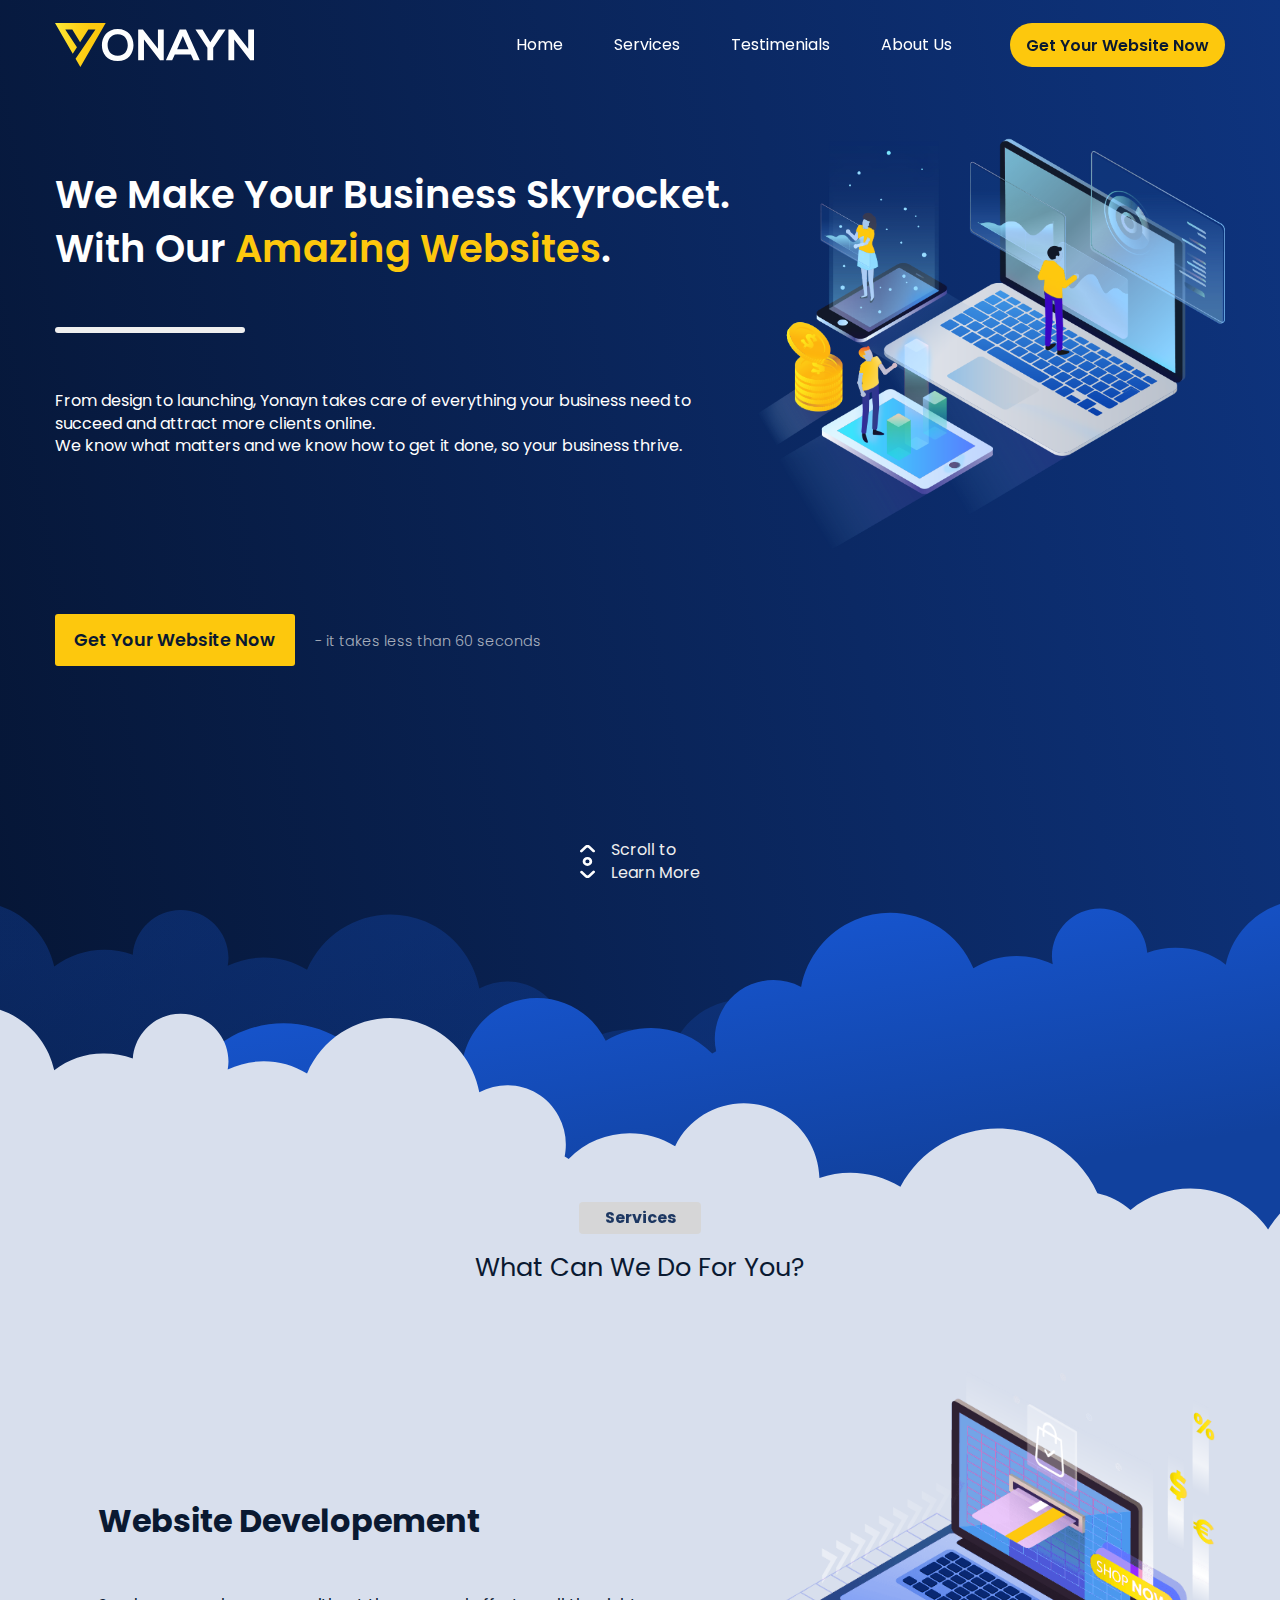
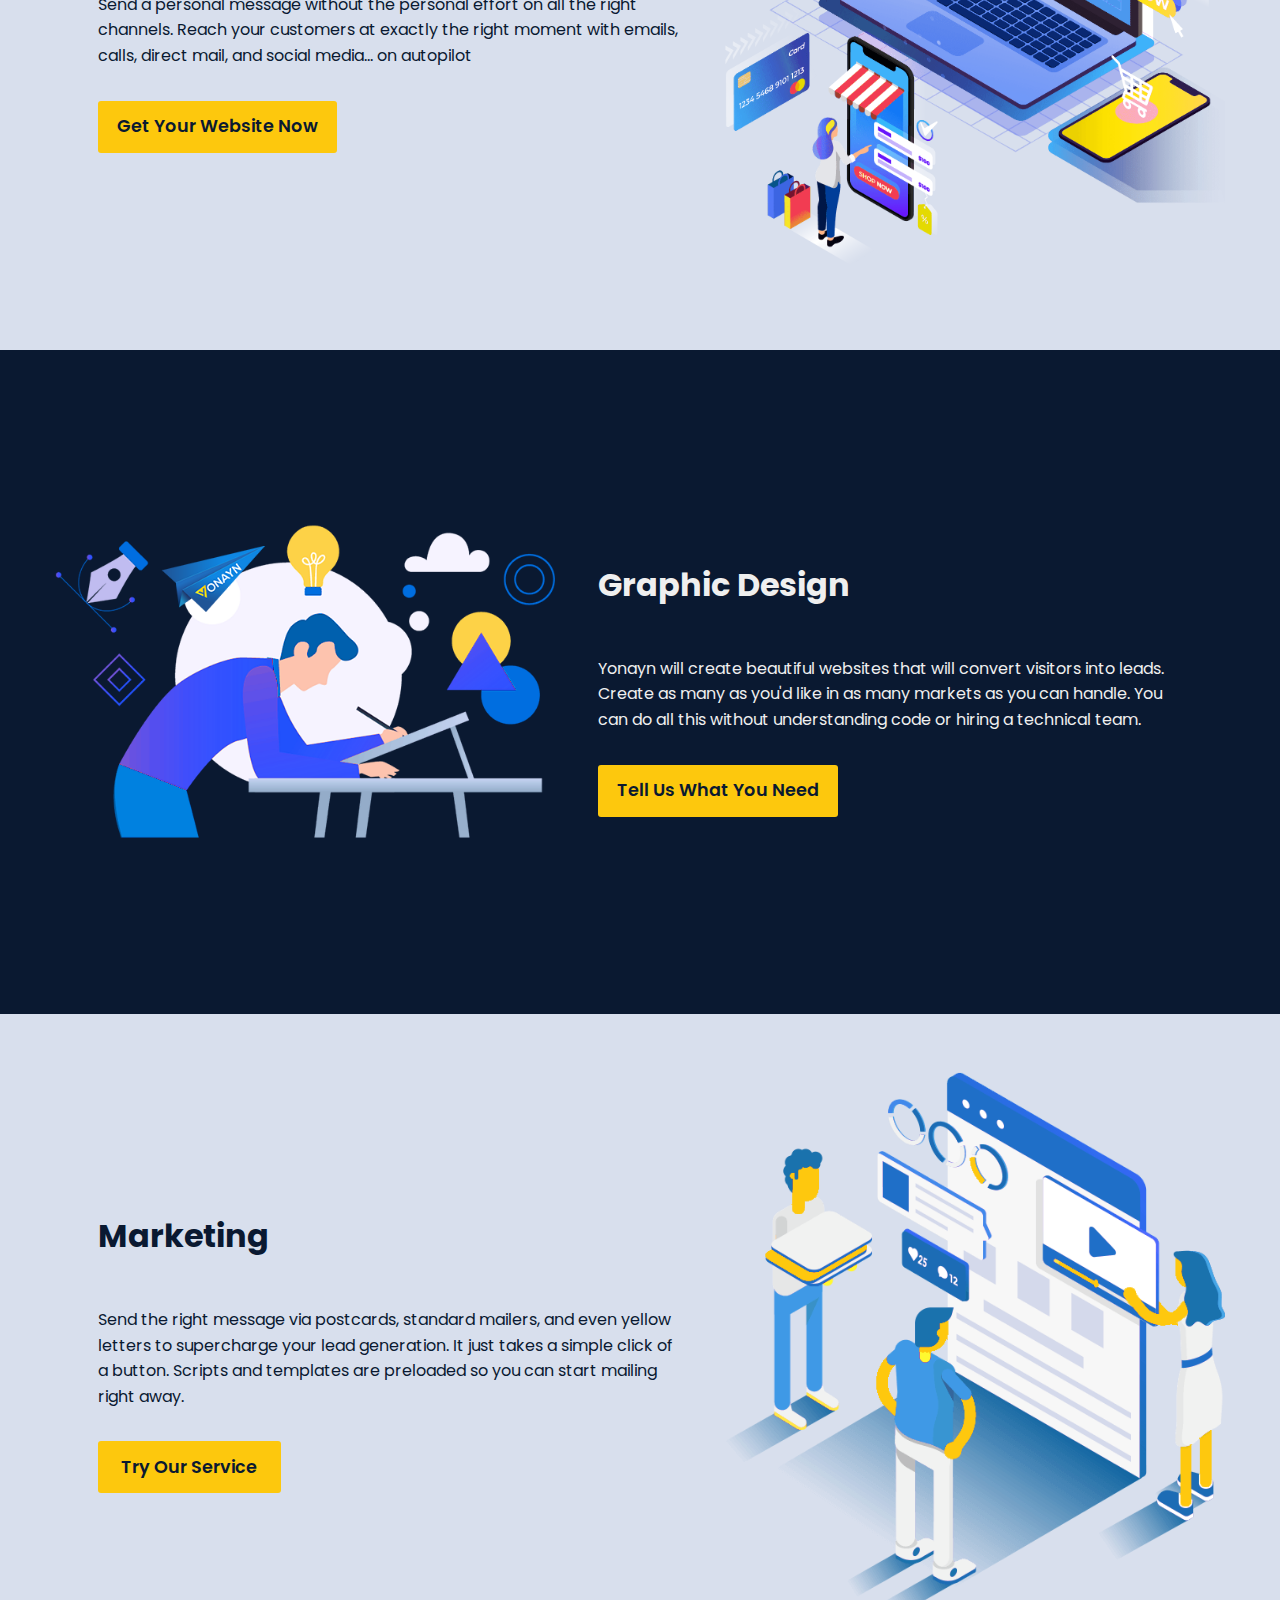
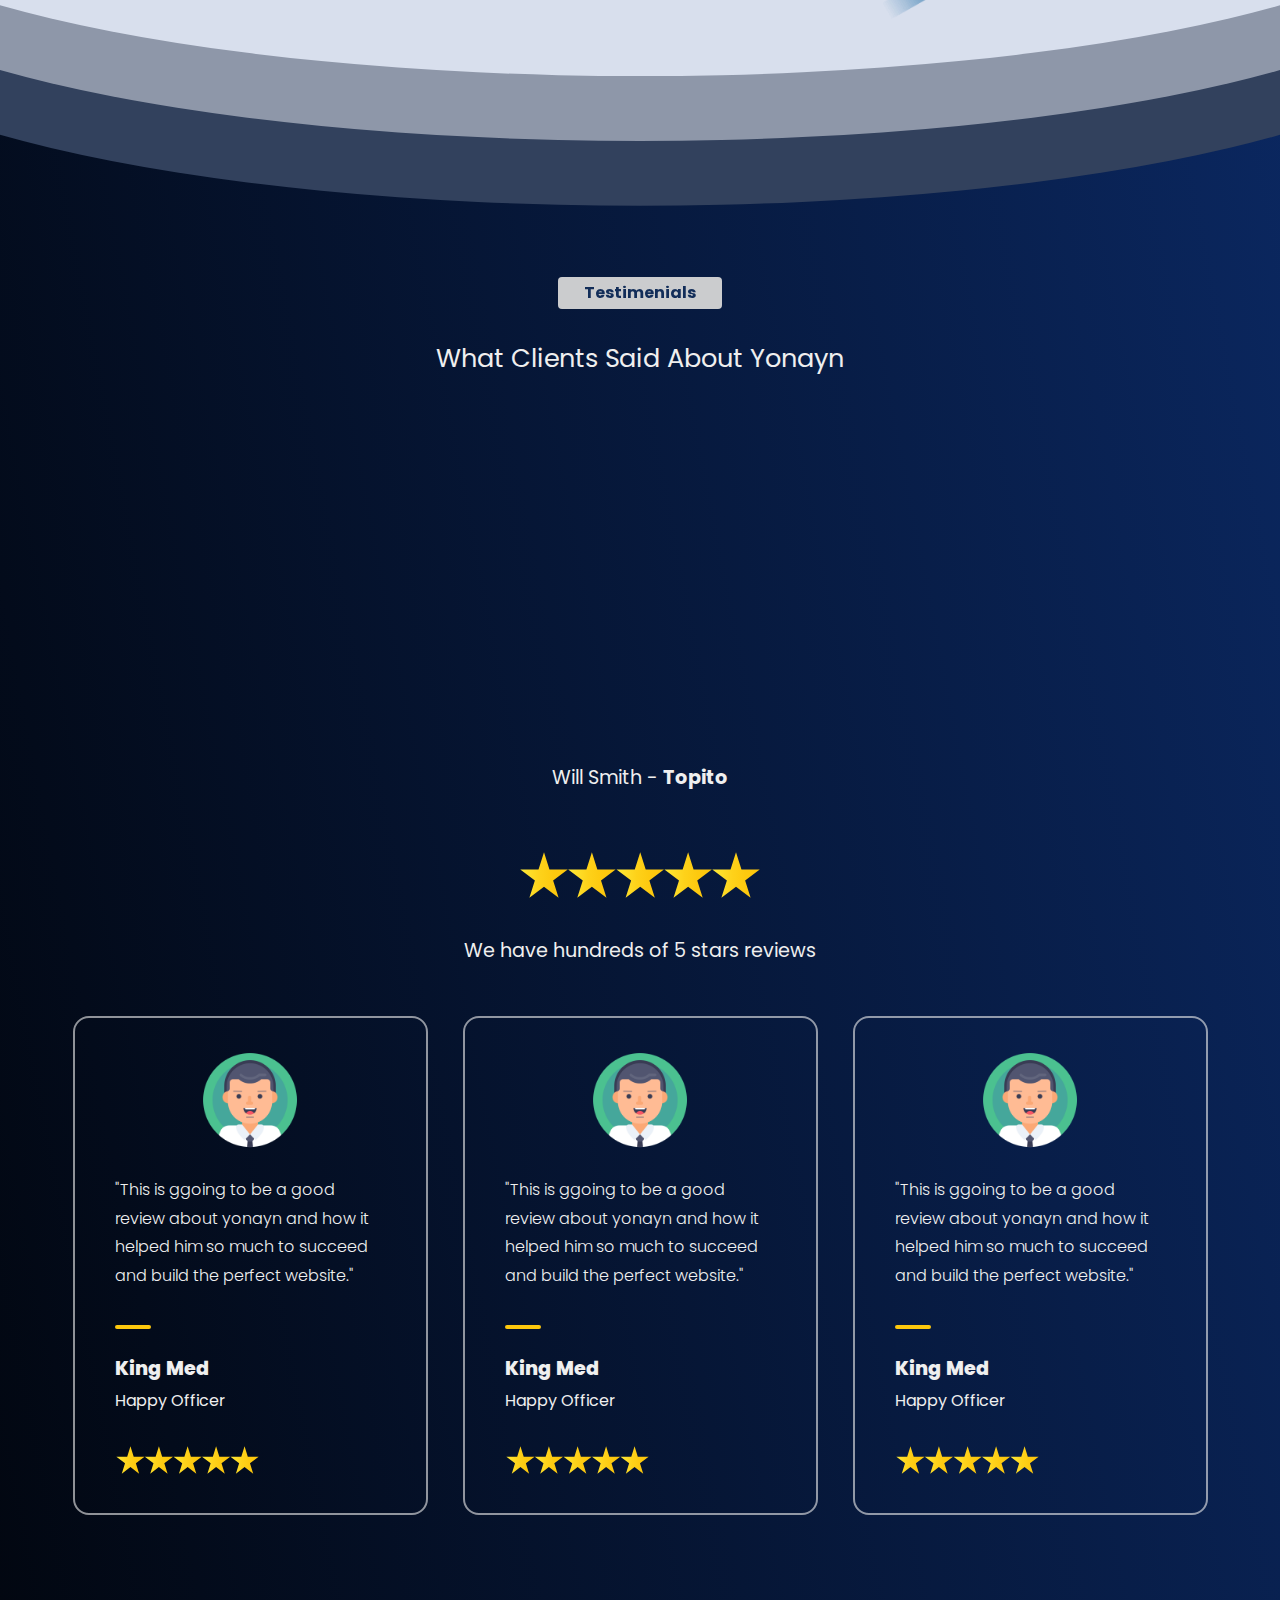
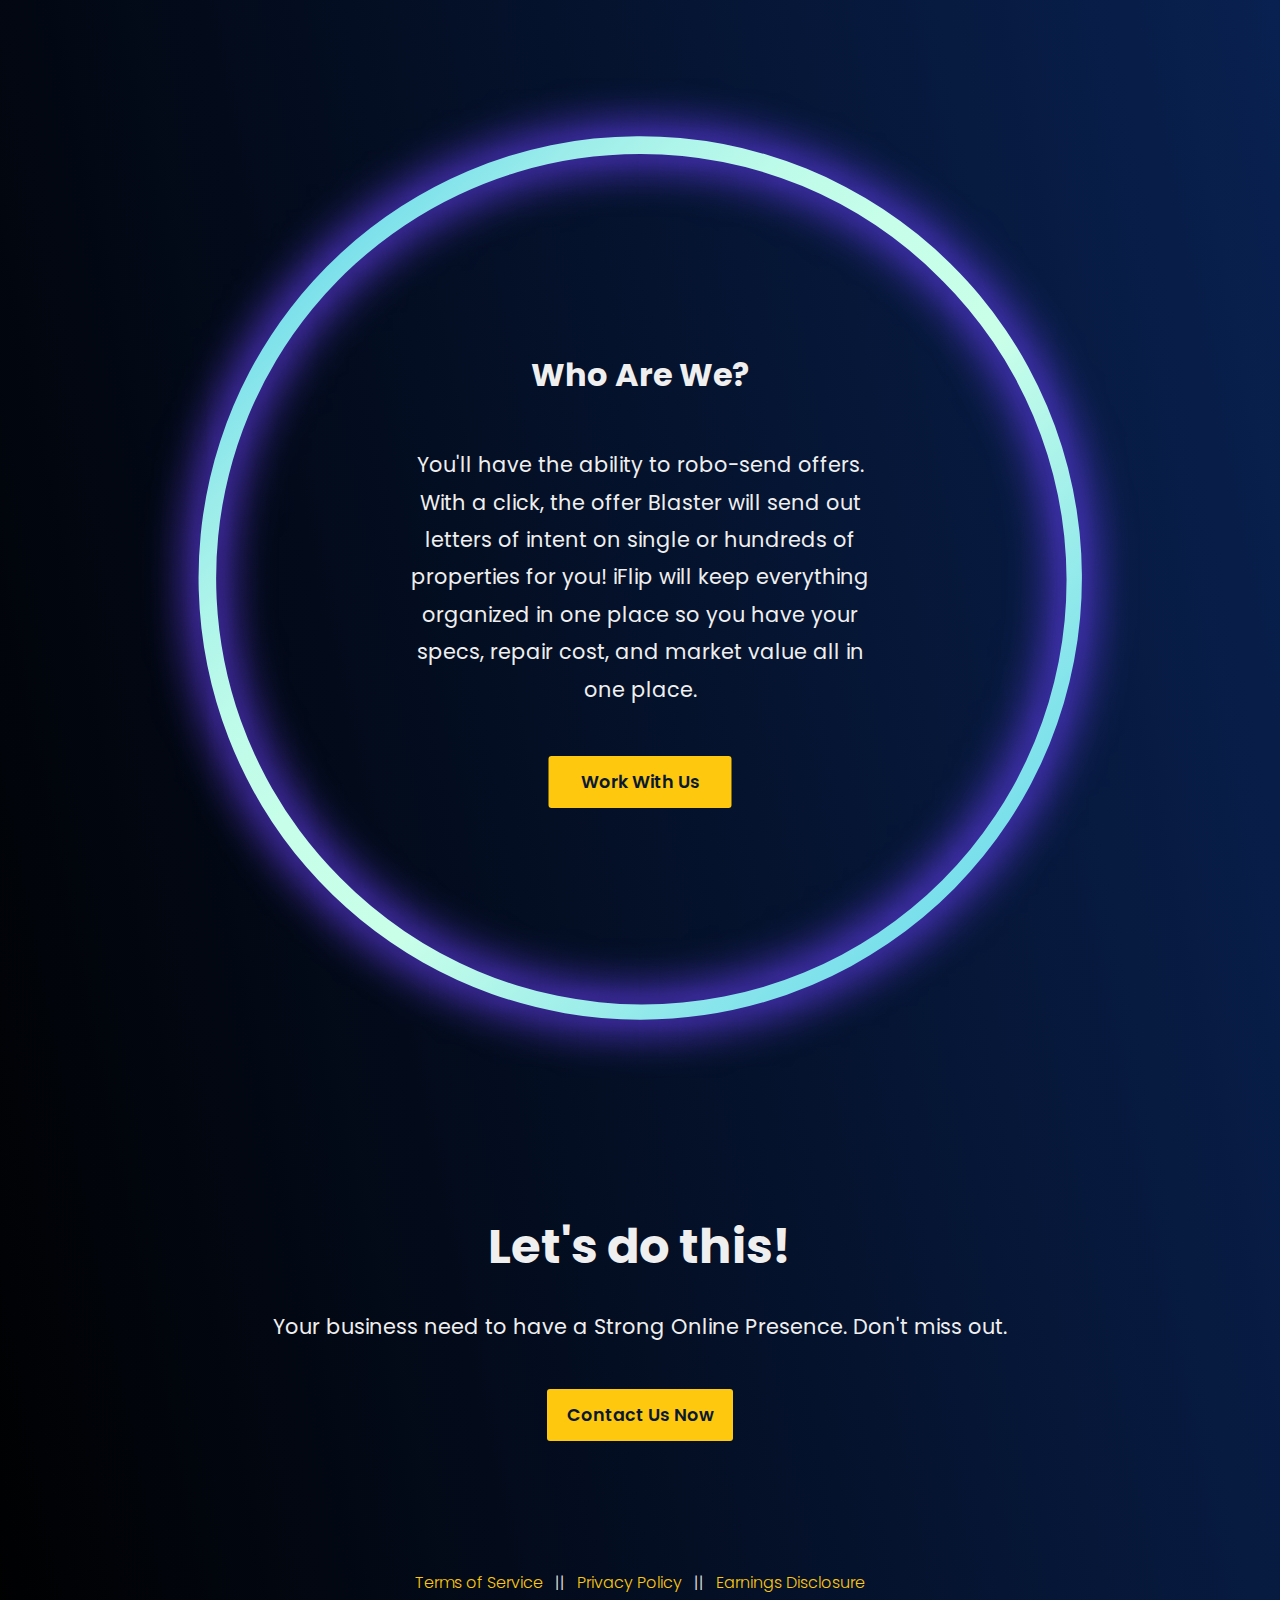
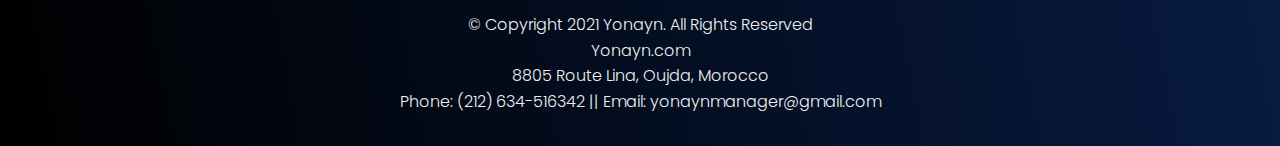
==== index.html @ 706824ad "first commit" ====
<!doctype html>
<html class="no-js" lang="">

<head>
  <meta charset="utf-8">
  <title>Yonayn | We build Websites that IMPRESS</title>
  <meta name="description" content="">
  <meta name="viewport" content="width=device-width, initial-scale=1">

  <meta property="og:title" content="">
  <meta property="og:type" content="">
  <meta property="og:url" content="">
  <meta property="og:image" content="">

  <link rel="icon" href="favicon.ico?v=2" type="image/x-icon" />
  <link rel="manifest" href="site.webmanifest">
  <link rel="apple-touch-icon" href="icon.png">

  <link rel="stylesheet" href="css/normalize.css">
  <link rel="stylesheet" href="css/main.css">

  <!-- google fonts -->
  <link rel="preconnect" href="https://fonts.googleapis.com">
  <link rel="preconnect" href="https://fonts.gstatic.com" crossorigin>
  <link
    href="https://fonts.googleapis.com/css2?family=Bona+Nova:ital,wght@0,400;0,700;1,400&family=Poppins:wght@100;200;300;400;500;600;700;800;900&display=swap"
    rel="stylesheet">

  <meta name="theme-color" content="#0A1931">
</head>

<body>

  <!-- NAVBAR -->
  <div class="navbar__parent" id="navbar">
    <div class="container">
      <div class="navbar__brand">
        <a href="/">
          <img height="44" src="assets/brand/logo-white.svg" alt="yonayn logo" />
        </a>
      </div>
      <nav class="navbar__links">
        <a href="javascript:void(0)" onclick="sScroll('#pos-0')">Home</a>
        <a href="javascript:void(0)" onclick="sScroll('#pos-1')">Services</a>
        <a href="javascript:void(0)" onclick="sScroll('#pos-2')">Testimenials</a>
        <a href="javascript:void(0)" onclick="sScroll('#pos-3')">About Us</a>
      </nav>
      <div class="navbar__action">
        <a href="#" class="btn--main">
          Get Your Website Now
        </a>
      </div>
    </div>
  </div>




  <!-- HERO SECTION -->
  <div id="pos-0"></div>
  <div class="hero__parent">
    <div class="container">
      <div class="hero__content">
        <h1>
          We Make Your Business Skyrocket. <br />
          With Our <span class="span--1">Amazing Websites</span>.
        </h1>
        <hr class="hr--1" />
        <p>
          From design to launching, Yonayn takes care of everything your business need to succeed and attract more
          clients online. <br />
          We know what matters and we know how to get it done, so your business thrive.
        </p>
        <div class="action">
          <a href="" class="btn--main">
            Get Your Website Now
          </a>
          <span class="span--2"> - it takes less than 60 seconds</span>
        </div>
      </div>
      <div class="hero__image">
        <img src="/assets/img/hero-image.png" alt="illustration of yonayn building websites" />
      </div>
      <div class="hero__scroll">
        <a href="javascript:void(0)" onclick="sScroll('#pos-1')">
          <div class="icon"><img height="33" src="assets/icons/scroll.svg" alt="" /></div>
          <div>Scroll to <br />Learn More</div>
        </a>
      </div>
    </div>
  </div>



  <!-- SERVICES SECTION -->
  <div id="pos-1"></div>
  <div class="services__clouds">
    <div class="cloud">
      <img src="/assets/svg/cloud.svg" draggable="false" alt="" />
    </div>
  </div>
  <div class="services__parent">
    <h2 class="label--main">
      Services
    </h2>
    <span class="h2">
      What Can We Do For You?
    </span>

    <div class="service">
      <div class="container">
        <div class="content">
          <h3>
            Website Developement
          </h3>
          <p>
            Send a personal message without the personal effort on all the right channels. Reach your customers at
            exactly
            the right moment with emails, calls, direct mail, and social media... on autopilot
          </p>
          <a href="javascript:void(0)" class="btn--main">
            Get Your Website Now
          </a>
        </div>
        <div class="illustration">
          <img src="/assets/img/web-dev.png" alt="website developer illustration" />
        </div>
      </div>
    </div>

    <div class="service">
      <div class="container">
        <div class="content">
          <h3>
            Graphic Design
          </h3>
          <p>
            Yonayn will create beautiful websites that will convert visitors into leads. Create as many as you'd like in
            as
            many markets as you can handle. You can do all this without understanding code or hiring a technical team.
          </p>
          <a href="javascript:void(0)" class="btn--main">
            Tell Us What You Need
          </a>
        </div>
        <div class="illustration">
          <img src="/assets/img/graphic-designer.png" alt="graphic designer illustration" />
        </div>
      </div>
    </div>

    <div class="service">
      <div class="container">
        <div class="content">
          <h3>
            Marketing
          </h3>
          <p>
            Send the right message via postcards, standard mailers, and even yellow letters to supercharge your lead
            generation. It just takes a simple click of a button. Scripts and templates are preloaded so you can start
            mailing right away.
          </p>
          <a href="javascript:void(0)" class="btn--main">
            Try Our Service
          </a>
        </div>
        <div class="illustration">
          <img src="/assets/img/marketing.png" alt="marketing illustration" />
        </div>
      </div>
    </div>

  </div>
  <div class="services__water">
    <div class="water">
      <img src="/assets/svg/driping-water.svg" draggable="false" alt="" />
      <span class="title">
      </span>
    </div>
  </div>


  <!-- TESTIMENIALS SECTION -->
  <div id="pos-2"></div>
  <div class="testimenials__parent">
    <div class="container">
      <h2 class="label--main">
        Testimenials
      </h2>
      <span class="h2">
        What Clients Said About Yonayn
      </span>
      <div class="large-review">
        <div class="video-link">
          <a href="javascript:void(0)">
            <iframe class="video" src="https://www.youtube.com/embed/QxHwJPZPG00?loop=1&modestbranding=1&showinfo=0&rel=0&fs=0&color=white&autohide=0" width="560" height="315" frameborder="0"></iframe>
            <!-- <img class="preview" height="500" src="assets/reviews/1-preview.jpg" alt="video preview" /> -->
            <!-- <div class="icon">
              <img height="90" src="assets/icons/play.svg" alt="" />
            </div> -->
          </a>
          <h5>Will Smith - <b>Topito</b></h5>
        </div>
      </div>
      <div class="testimenials__stars">
        <img height="50" src="assets/icons/5_stars.svg" alt="5 stars" />
        <p>We have hundreds of 5 stars reviews</p>
      </div>
      <div class="reviews-list">
        <div class="review">
          <img class="avatar" src="assets/reviews/avatar.png" alt="" />
          <p>
            "This is ggoing to be a good review about yonayn and how it helped him so much to succeed and build the
            perfect website."
          </p>
          <hr class="hr--1" />
          <h5>King Med</h5>
          <h6>Happy Officer</h6>
          <div class="stars">
            <img height="30" src="assets/icons/5_stars.svg" alt="5 stars review" />
          </div>
        </div>
        <div class="review">
          <img class="avatar" src="assets/reviews/avatar.png" alt="" />
          <p>
            "This is ggoing to be a good review about yonayn and how it helped him so much to succeed and build the
            perfect website."
          </p>
          <hr class="hr--1" />
          <h5>King Med</h5>
          <h6>Happy Officer</h6>
          <div class="stars">
            <img height="30" src="assets/icons/5_stars.svg" alt="5 stars review" />
          </div>
        </div>
        <div class="review">
          <img class="avatar" src="assets/reviews/avatar.png" alt="" />
          <p>
            "This is ggoing to be a good review about yonayn and how it helped him so much to succeed and build the
            perfect website."
          </p>
          <hr class="hr--1" />
          <h5>King Med</h5>
          <h6>Happy Officer</h6>
          <div class="stars">
            <img height="30" src="assets/icons/5_stars.svg" alt="5 stars review" />
          </div>
        </div>
      </div>
    </div>
  </div>




  <!-- OFFER SECTION -->
  <div id="pos-3"></div>
  <div class="offer__parent">
    <div class="container">
      
      <div class="offer__content">
        <img src="assets/svg/circle.svg" alt="" class="circle" />
        <div class="content">
          <h2>Who Are We?</h2>
          <p>
            You'll have the ability to robo-send offers. With a click, the offer Blaster will send out letters of intent
            on single or hundreds of properties for you! iFlip will keep everything organized in one place so you have
            your specs, repair cost, and market value all in one place.
          </p>
          <a href="javascript:void(0)" class="btn--main">
            Work With Us
          </a>
        </div>
      </div>

    </div>
  </div>




  <!-- LETS SECTION -->
  <div class="lets__parent">
    <div class="container">
      <h2>Let's do this!</h2>
      <p>Your business need to have a Strong Online Presence. Don't miss out.</p>
      <a href="javascript:void(0)" class="btn--main">
        Contact Us Now
      </a>
    </div>
  </div>




  <!-- FOOTER -->
  <footer class="footer__parent">
    <div class="container">
      <p>
        <a href="javascript:void(0)">Terms of Service</a>
        &nbsp;&nbsp;||&nbsp;&nbsp;
        <a href="javascript:void(0)">Privacy Policy</a>
        &nbsp;&nbsp;||&nbsp;&nbsp;
        <a href="javascript:void(0)">Earnings Disclosure</a>
      </p>

      <p class="text-center">
        © Copyright 2021 Yonayn. All Rights Reserved
        <br>
        Yonayn.com <br>
        8805 Route Lina, Oujda, Morocco
        <br>
        Phone: (212) 634-516342 || Email: yonaynmanager@gmail.com
      </p>
    </div>
  </footer>


  <script src="js/jquery-3.6.0.min.js"></script>
  <script src="js/main.js"></script>

  <!-- Google Analytics: change UA-XXXXX-Y to be your site's ID. -->
  <script>
    window.ga = function () {
      ga.q.push(arguments)
    };
    ga.q = [];
    ga.l = +new Date;
    ga('create', 'UA-XXXXX-Y', 'auto');
    ga('set', 'anonymizeIp', true);
    ga('set', 'transport', 'beacon');
    ga('send', 'pageview')

  </script>
  <script src="https://www.google-analytics.com/analytics.js" async></script>
</body>

</html>
---- css/main.css ----
/* ==========================================================================
   Base styles: opinionated defaults
   ========================================================================== */
html {
  color: #0a1931;
  background: #efefef;
  font-size: 16px;
  font-family: "Poppins", sans-serif;
  line-height: 1.4;
}

@media only screen and (min-width: 1400px) {
  html {
    font-size: 18px;
  }
}

body {
  background: #0f0c29;
  background: -webkit-gradient(linear, right top, left bottom, from(#0e347f), to(black));
  background: linear-gradient(to bottom left, #0e347f, black);
}

h1,
h2,
h3 {
  font-family: "Poppins", sans-serif;
}

/* ==========================================================================
   HELPER CLASSES
   ========================================================================== */
.container {
  padding-right: 15px;
  padding-left: 15px;
  margin-right: auto;
  margin-left: auto;
}

@media (min-width: 768px) {
  .container {
    width: 750px;
  }
}

@media (min-width: 992px) {
  .container {
    width: 970px;
  }
}

@media (min-width: 1200px) {
  .container {
    width: 1170px;
  }
}

@media (min-width: 1400px) {
  .container {
    width: 1370px;
  }
}

.span--1 {
  color: #fdc80d;
}

.span--2 {
  color: rgba(239, 239, 239, 0.7);
  font-weight: 300;
  font-size: 0.9em;
}

.hr--1 {
  border: none;
  height: 6px;
  width: 190px;
  background: #efefef;
  border-radius: 3px;
}

/* ==========================================================================
   Navbar
   ========================================================================== */
.navbar__parent {
  position: fixed;
  z-index: 10;
  top: 0;
  left: 0;
  right: 0;
  height: 90px;
  background: rgba(10, 25, 49, 0);
  -webkit-transition-duration: 300ms;
          transition-duration: 300ms;
}

.navbar__parent > div {
  display: -webkit-box;
  display: -ms-flexbox;
  display: flex;
  height: 100%;
}

.navbar__brand {
  margin: auto auto auto 0;
}

.navbar__brand a {
  display: -ms-grid;
  display: grid;
}

.navbar__brand img {
  margin: auto;
  -webkit-transition-duration: 300ms;
          transition-duration: 300ms;
  height: 44px;
}

.navbar__links {
  display: -webkit-box;
  display: -ms-flexbox;
  display: flex;
  margin: auto 2rem;
}

.navbar__links a {
  margin: auto 1.6rem;
  color: #fff;
  text-decoration: none;
}

.navbar__links a:hover {
  text-decoration: underline;
}

.navbar__action {
  margin: auto 0;
}

.navbar__action a {
  margin: 0;
  font-size: 1rem;
  padding: 0.9em 1em 0.8em;
  border-radius: 100px;
}

.navbar__parent.scrolled {
  background: rgba(10, 25, 49, 0.9);
  height: 70px;
}

.navbar__parent.scrolled .navbar__action a {
  font-size: 0.9rem;
}

.navbar__parent.scrolled .navbar__brand img {
  height: 40px;
}

/* ==========================================================================
   Hero Section
   ========================================================================== */
.hero__parent {
  color: #fff;
  padding-top: 90px;
}

.hero__parent > div {
  margin: auto;
  display: -webkit-box;
  display: -ms-flexbox;
  display: flex;
  -ms-flex-wrap: wrap;
      flex-wrap: wrap;
  min-height: calc(100vh - 90px);
}

.hero__content {
  width: 60%;
  min-height: 60vh;
  margin: auto;
  display: -webkit-box;
  display: -ms-flexbox;
  display: flex;
  -webkit-box-orient: vertical;
  -webkit-box-direction: normal;
      -ms-flex-direction: column;
          flex-direction: column;
}

.hero__content h1 {
  font-size: 2.4rem;
  font-weight: 600;
}

.hero__content hr {
  margin: 1.6rem auto 2.6rem 0;
}

.hero__content .action {
  margin-top: auto;
}

.hero__content .action a {
  display: inline-block;
  margin: 1.6rem 1rem 1rem 0;
}

.hero__image {
  width: 40%;
  margin: 3rem auto auto;
  max-height: 60vh;
}

.hero__image img {
  width: 100%;
  -o-object-fit: contain;
     object-fit: contain;
}

.hero__scroll {
  margin-top: auto;
  margin-bottom: 1rem;
  width: 100%;
  text-align: center;
}

.hero__scroll a {
  color: #efefef;
  text-align: left;
  text-decoration: none;
}

.hero__scroll a .icon {
  -webkit-animation: float 3s ease-in-out infinite;
          animation: float 3s ease-in-out infinite;
  height: 33px;
}

.hero__scroll a div {
  display: inline-block;
  margin: auto 6px;
}

/* ==========================================================================
   Testimenials Section
   ========================================================================== */
.testimenials__parent {
  color: #efefef;
}

.testimenials__parent > div {
  text-align: center;
}

.testimenials__parent h2 {
  margin: 4rem auto 1rem;
}

.testimenials__parent .h2 {
  font-size: 1.6rem;
  margin: 2rem auto 3rem;
  display: block;
}

.large-review {
  display: -webkit-box;
  display: -ms-flexbox;
  display: flex;
  -webkit-box-orient: vertical;
  -webkit-box-direction: normal;
      -ms-flex-direction: column;
          flex-direction: column;
}

.large-review .video-link {
  display: block;
  margin: auto;
  width: 100%;
  max-width: 700px;
}

.large-review .video-link a {
  text-decoration: none;
  position: relative;
  width: 100%;
  height: 100%;
  display: block;
}

.large-review .video-link .icon {
  position: absolute;
  bottom: 50%;
  left: 50%;
  -webkit-transform: translate(-50%, 50%);
          transform: translate(-50%, 50%);
  -webkit-transition-duration: 300ms;
          transition-duration: 300ms;
}

.large-review .video-link .icon img {
  -webkit-animation: beating 3s ease-in-out infinite;
          animation: beating 3s ease-in-out infinite;
}

.large-review .video-link a:hover .icon {
  -webkit-transform: translate(-50%, 50%) scale(1.2);
          transform: translate(-50%, 50%) scale(1.2);
}

.large-review .video-link .preview {
  border: 4px solid #fdc80d;
  border-radius: 4px;
  max-width: 100%;
  height: auto;
  -o-object-fit: contain;
     object-fit: contain;
}

.large-review h5 {
  font-size: 1.2rem;
  font-weight: 400;
  margin: 1em auto 3em;
  text-align: center;
  width: 100%;
  color: #efefef;
}

.testimenials__stars p {
  margin: 2rem auto 2rem;
  font-size: 1.2rem;
}

.reviews-list {
  padding: 0 0 5rem;
  display: -webkit-box;
  display: -ms-flexbox;
  display: flex;
  -ms-flex-wrap: wrap;
      flex-wrap: wrap;
}

.review {
  width: calc(30% - 5rem);
  margin: 1.2rem auto;
  padding: 2rem 2.5rem;
  border: 2px solid rgba(239, 239, 239, 0.6);
  border-radius: 1rem;
  text-align: left;
  display: -webkit-box;
  display: -ms-flexbox;
  display: flex;
  -webkit-box-orient: vertical;
  -webkit-box-direction: normal;
      -ms-flex-direction: column;
          flex-direction: column;
}

.review .avatar {
  border-radius: 100%;
  height: 100px;
  width: 100px;
  margin: auto;
}

.review p {
  margin: 1.6rem auto;
  font-weight: 300;
  font-size: 1rem;
  line-height: 1.8;
}

.review hr {
  margin-left: 0;
  background: #fdc80d;
  height: 4px;
  width: 36px;
}

.review h5 {
  font-size: 1.2rem;
  font-weight: 800;
  margin: 1em 0 0.4em;
}

.review h6 {
  font-weight: 400;
  font-size: 1rem;
  margin: 0 0 2em;
}

.review .stars {
  margin: 0;
}

/* ==========================================================================
   Services Section
   ========================================================================== */
.services__clouds {
  height: 50vh;
  overflow: hidden;
  position: relative;
  margin-bottom: -20vh;
}

.services__clouds .cloud {
  min-width: 110%;
  height: 100%;
  width: 100%;
  bottom: 0;
  left: 50%;
  -webkit-transform: translateX(-50%);
          transform: translateX(-50%);
  position: absolute;
}

.services__clouds .cloud img {
  height: 100%;
  width: 100%;
  -o-object-fit: cover;
     object-fit: cover;
}

.services__water {
  height: 40vh;
  overflow: hidden;
  position: relative;
  margin-bottom: -7vh;
  margin-top: -18vh;
}

.services__water .water {
  min-width: 110%;
  height: 100%;
  width: 100%;
  top: 0;
  left: 50%;
  -webkit-transform: translateX(-50%);
          transform: translateX(-50%);
  position: absolute;
}

.services__water .water img {
  height: 100%;
  width: 100%;
  -o-object-fit: cover;
     object-fit: cover;
}

.services__water .title {
  position: absolute;
  top: 0;
  width: 100%;
  display: block;
  text-align: center;
}

.services__parent {
  color: #0a1931;
  padding-top: 2rem;
}

.services__parent > div {
  text-align: center;
}

.services__parent h2 {
  position: relative;
  margin: 0 auto 1rem;
}

.services__parent .h2 {
  position: relative;
  text-align: center;
  font-size: 1.6rem;
  margin: 0 auto 0rem;
  display: block;
}

.service {
  padding: 2rem 0;
  width: 100%;
}

.service:first-of-type {
  background: #d8dfed;
}

.service:nth-of-type(2) {
  background: #0a1931;
  color: #efefef;
}

.service:nth-of-type(2) > div {
  -webkit-box-orient: horizontal;
  -webkit-box-direction: reverse;
      -ms-flex-direction: row-reverse;
          flex-direction: row-reverse;
}

.service:nth-of-type(3) {
  background: #d8dfed;
}

.service > div {
  display: -webkit-box;
  display: -ms-flexbox;
  display: flex;
  -webkit-box-pack: justify;
      -ms-flex-pack: justify;
          justify-content: space-between;
}

.service .content {
  margin: auto;
  display: -webkit-box;
  display: -ms-flexbox;
  display: flex;
  -webkit-box-orient: vertical;
  -webkit-box-direction: normal;
      -ms-flex-direction: column;
          flex-direction: column;
  width: 50%;
  text-align: left;
}

.service .content h3 {
  font-size: 2rem;
  margin: 1rem 0 2rem;
}

.service .content p {
  font-size: 1rem;
  line-height: 1.6;
  margin: 1rem 0 2rem;
}

.service .content a {
  margin: 0;
}

.service .illustration {
  max-width: 60%;
  position: relative;
  z-index: 1;
}

.service .illustration img {
  height: 600px;
  width: 500px;
  -o-object-fit: contain;
     object-fit: contain;
  float: right;
}

/* ==========================================================================
   Offer Section
   ========================================================================== */
.offer__parent {
  text-align: center;
  padding: 4rem 0;
  color: #efefef;
}

.offer__content {
  position: relative;
}

.offer__content .circle {
  width: 100%;
  max-width: 1000px;
  height: auto;
}

.offer__content .content {
  position: absolute;
  top: 50%;
  left: 50%;
  -webkit-transform: translate(-50%, -50%);
          transform: translate(-50%, -50%);
}

.offer__content h2 {
  font-size: 2rem;
  margin: 1rem 3rem 3rem;
}

.offer__content p {
  font-size: 1.3rem;
  margin: 1rem 3rem 3rem;
  line-height: 1.8;
}

/* ==========================================================================
   Lets Section
   ========================================================================== */
.lets__parent {
  color: #efefef;
  text-align: center;
  padding: 4rem 0;
}

.lets__parent h2 {
  margin: 0 auto;
  font-size: 3rem;
}

.lets__parent p {
  font-size: 1.3rem;
  margin: 2rem auto 3rem;
}

/* ==========================================================================
   Footer
   ========================================================================== */
.footer__parent {
  color: #efefef;
  text-align: center;
  width: 100%;
  padding: 2rem 0;
}

.footer__parent p {
  margin-bottom: 0;
  line-height: 1.6;
  font-size: 1rem;
  font-weight: 300;
}

.footer__parent a {
  color: #fdc80d;
  text-decoration: none;
}

.footer__parent a:hover {
  text-decoration: underline;
}

/* ==========================================================================
   Reusable Components
   ========================================================================== */
.btn--main {
  background: #fdc80d;
  color: #0a1931;
  display: block;
  width: -webkit-fit-content;
  width: -moz-fit-content;
  width: fit-content;
  font-size: 1.1rem;
  font-weight: 600;
  text-align: center;
  text-transform: capitalize;
  text-decoration: none;
  margin: 1em auto;
  padding: 1em 1.1em 0.95em;
  line-height: 1;
  border-radius: 3px;
  min-width: 8.23em;
  -webkit-transition-duration: 300ms;
          transition-duration: 300ms;
  border: none;
}

.btn--main:hover {
  background: #d5a702;
}

.btn--main:active {
  background: #a37f01;
}

.btn--main.big {
  padding: 1.1em 1.4em 1em;
  font-size: 1.3rem;
}

.btn--dark {
  background: #0a1931;
  color: #efefef;
  display: block;
  width: -webkit-fit-content;
  width: -moz-fit-content;
  width: fit-content;
  font-size: 1.1rem;
  font-weight: 600;
  text-align: center;
  text-transform: capitalize;
  text-decoration: none;
  margin: 1em auto;
  padding: 0.6em 0.2em 0.5em;
  line-height: 1;
  border-radius: 3px;
  min-width: 8.23em;
  -webkit-transition-duration: 300ms;
          transition-duration: 300ms;
  border: none;
}

.btn--dark:hover {
  background: #132f5b;
}

.btn--dark:active {
  background: #1b4486;
}

.btn--dark.big {
  padding: 1.1em 1.4em 1em;
  font-size: 1.3rem;
}

.label--main {
  background: #d6d6d6;
  color: #132f5b;
  font-size: 1rem;
  display: block;
  margin: auto;
  width: -webkit-fit-content;
  width: -moz-fit-content;
  width: fit-content;
  line-height: 2em;
  padding: 0 1.6em;
  border-radius: 4px;
  opacity: 0.95;
}

/* ==========================================================================
   EXAMPLE Media Queries for Responsive Design.
   These examples override the primary ('mobile first') styles.
   Modify as content requires.
   ========================================================================== */
@media only screen and (max-width: 760px) {
  .navbar__links,
  .navbar__action {
    display: none;
  }
  .navbar__brand {
    margin: auto;
  }
  .hero__content {
    width: 96%;
    text-align: center;
  }
  .hero__content h1 {
    font-size: 2.1rem;
  }
  .hero__content hr {
    margin: 2rem auto;
  }
  .hero__content .action a {
    display: block;
    margin: 2rem auto;
  }
  .hero__image {
    width: 94%;
    margin: 1rem auto;
    max-height: 50vh;
    -webkit-box-ordinal-group: 0;
        -ms-flex-order: -1;
            order: -1;
  }
  .hero__scroll {
    margin-top: 2rem;
  }
  .service > div {
    padding: 1rem 0;
    -webkit-box-orient: vertical !important;
    -webkit-box-direction: reverse !important;
        -ms-flex-direction: column-reverse !important;
            flex-direction: column-reverse !important;
  }
  .service > div .content {
    width: 90%;
  }
  .service > div .illustration {
    max-width: 90%;
    margin: 1rem auto;
  }
  .service > div .illustration img {
    width: 100%;
    height: auto;
  }
  .services__water {
    margin-top: -40px;
  }
  .review {
    width: 90%;
  }
  .offer__parent {
    padding-top: 0;
  }
  .offer__content .circle {
    display: none;
  }
  .offer__content .content {
    width: 100%;
    position: relative;
    -webkit-transform: none;
            transform: none;
    left: initial;
    top: initial;
  }
}

/* ==================================
  CSS Animations
=====================================*/
@-webkit-keyframes float {
  0% {
    -webkit-transform: translatey(10px);
            transform: translatey(10px);
  }
  50% {
    -webkit-transform: translatey(-10px);
            transform: translatey(-10px);
  }
  100% {
    -webkit-transform: translatey(10px);
            transform: translatey(10px);
  }
}
@keyframes float {
  0% {
    -webkit-transform: translatey(10px);
            transform: translatey(10px);
  }
  50% {
    -webkit-transform: translatey(-10px);
            transform: translatey(-10px);
  }
  100% {
    -webkit-transform: translatey(10px);
            transform: translatey(10px);
  }
}

@-webkit-keyframes beating {
  0% {
    -webkit-transform: scale(1);
            transform: scale(1);
  }
  50% {
    -webkit-transform: scale(1.1);
            transform: scale(1.1);
  }
  100% {
    -webkit-transform: scale(1);
            transform: scale(1);
  }
}

@keyframes beating {
  0% {
    -webkit-transform: scale(1);
            transform: scale(1);
  }
  50% {
    -webkit-transform: scale(1.1);
            transform: scale(1.1);
  }
  100% {
    -webkit-transform: scale(1);
            transform: scale(1);
  }
}
/*# sourceMappingURL=main.css.map */
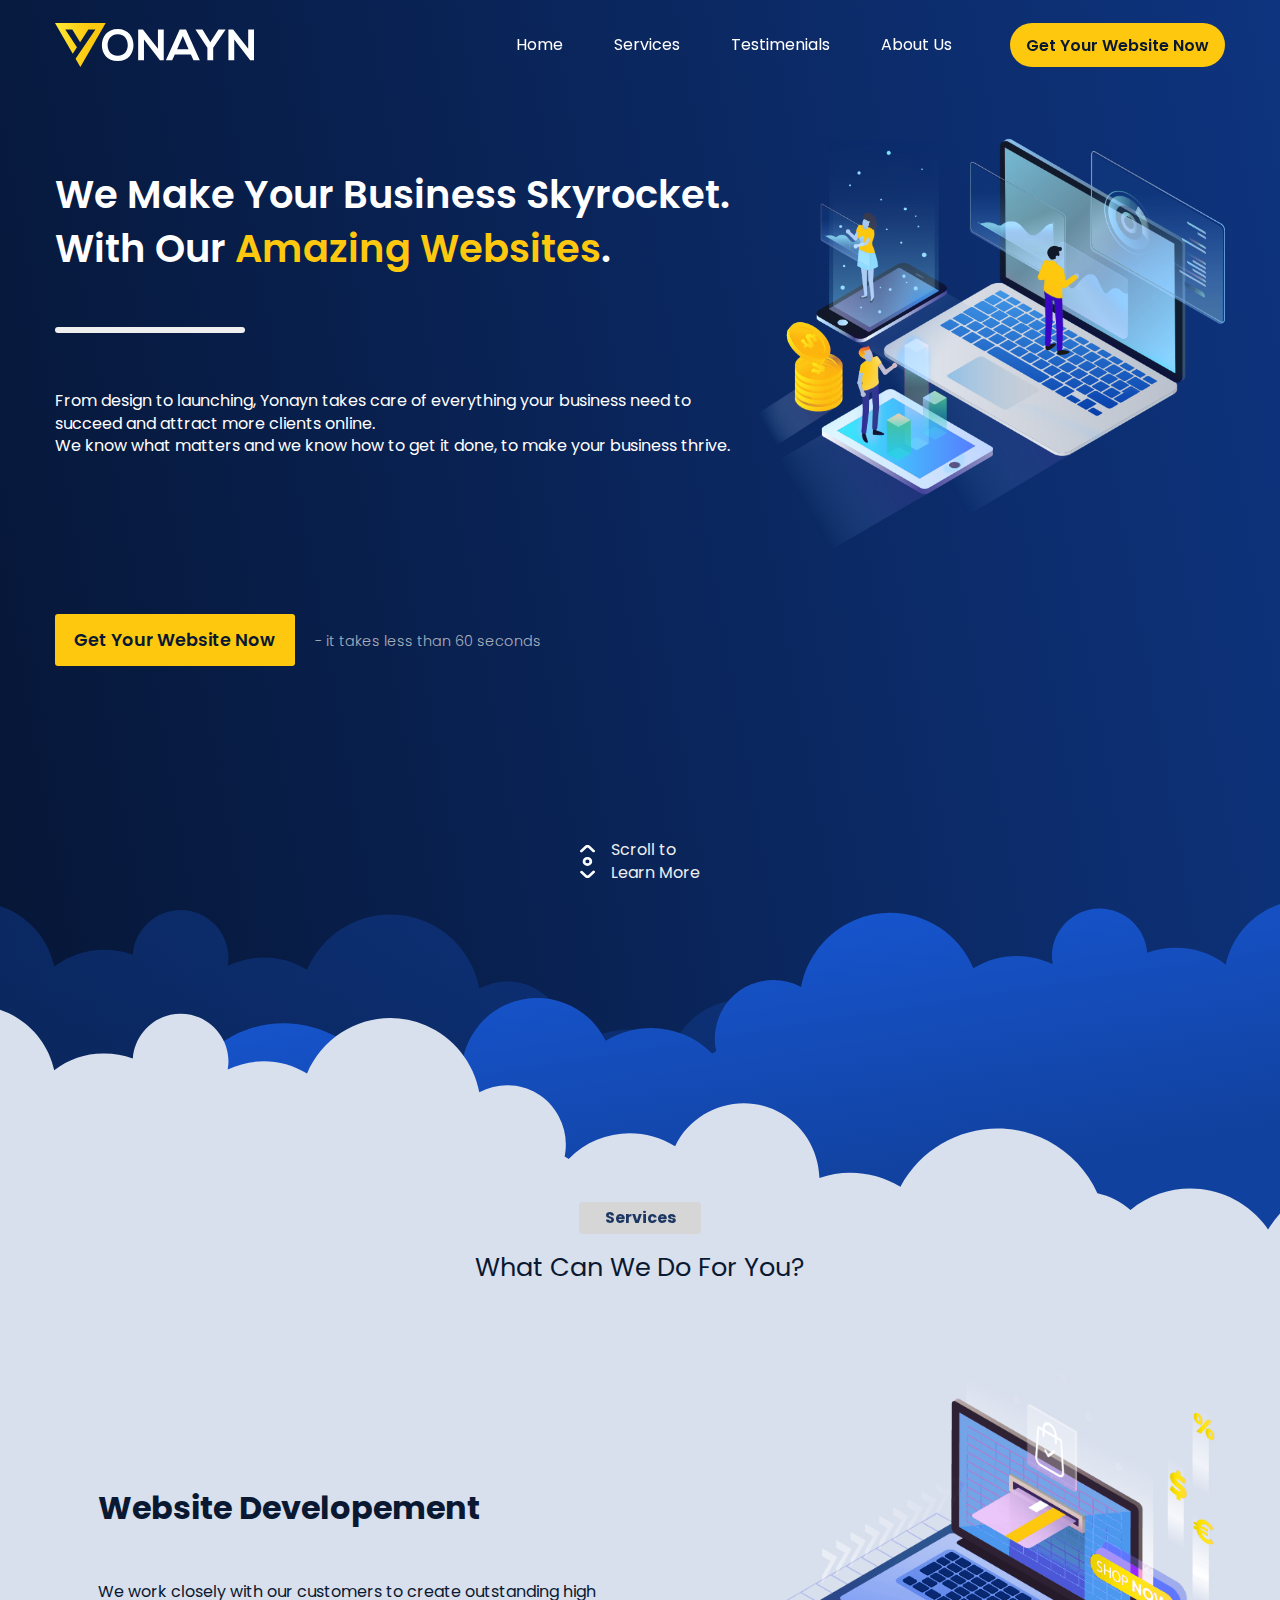
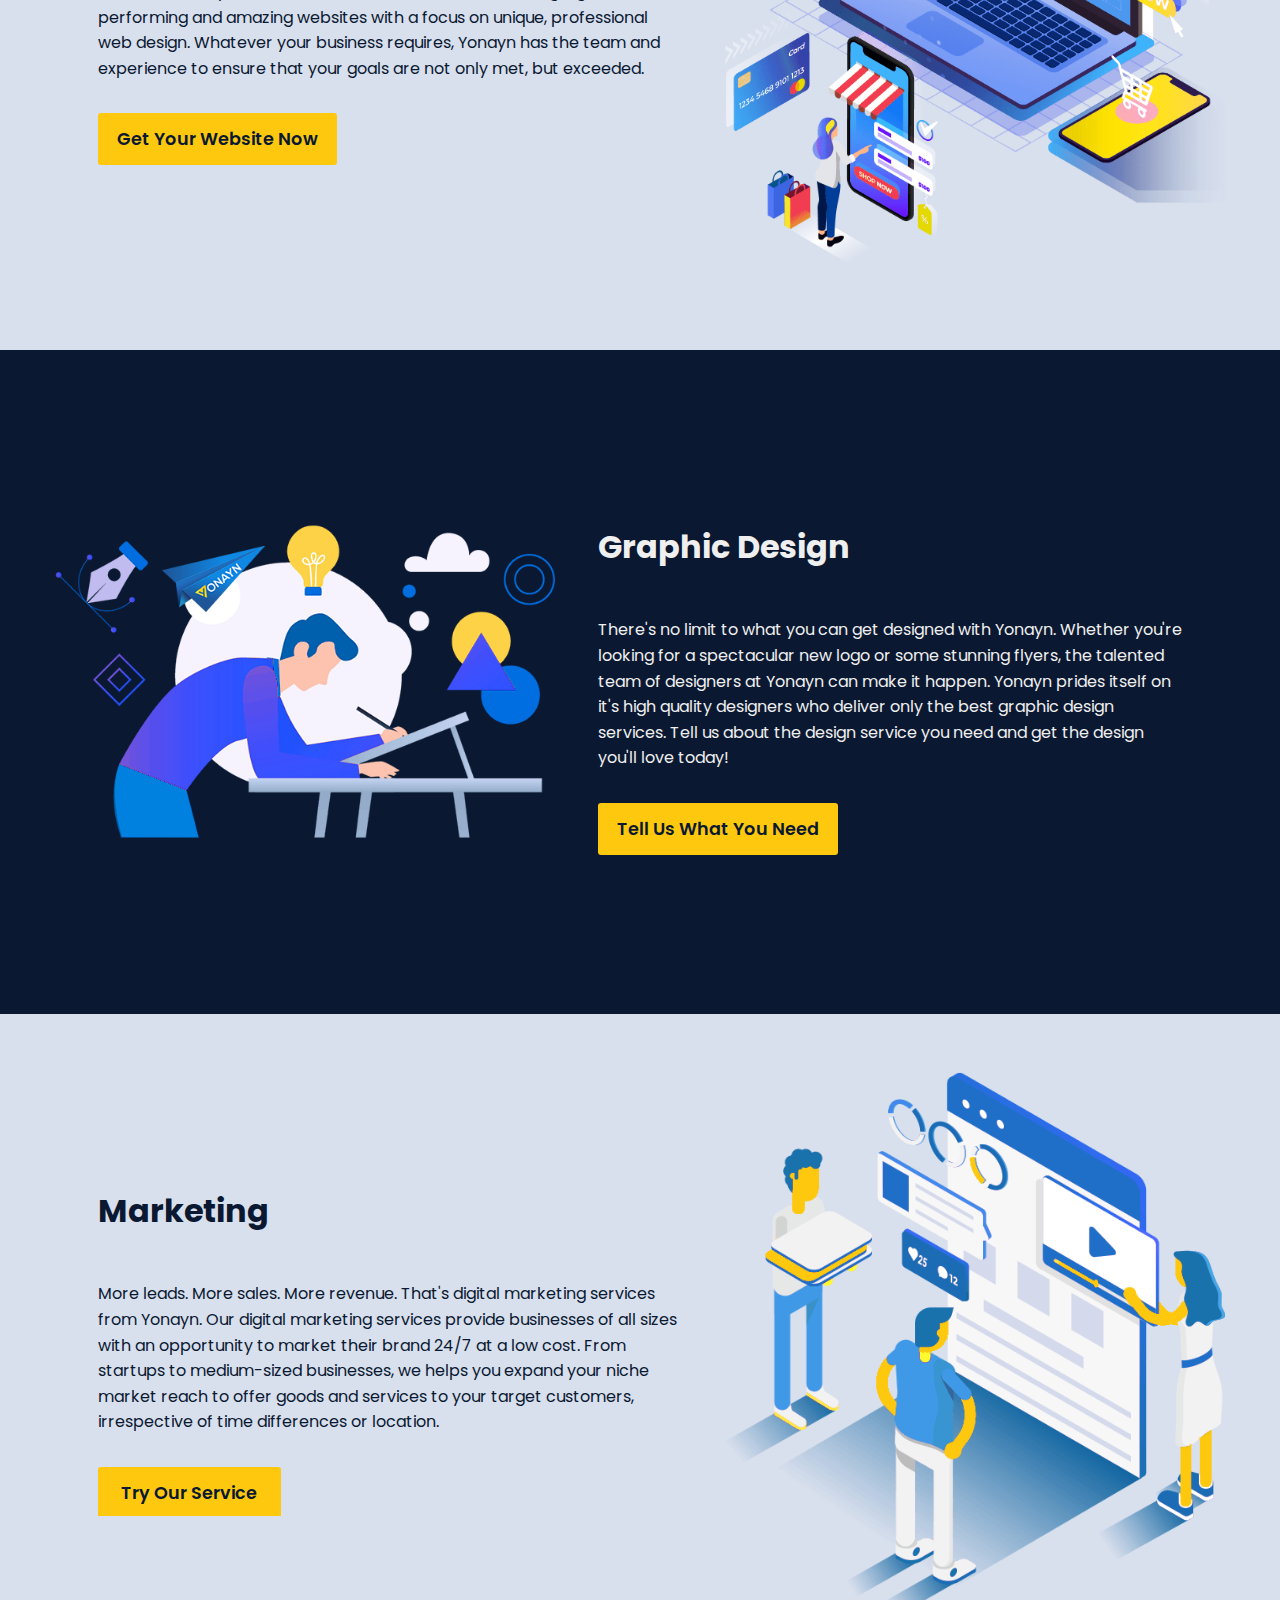
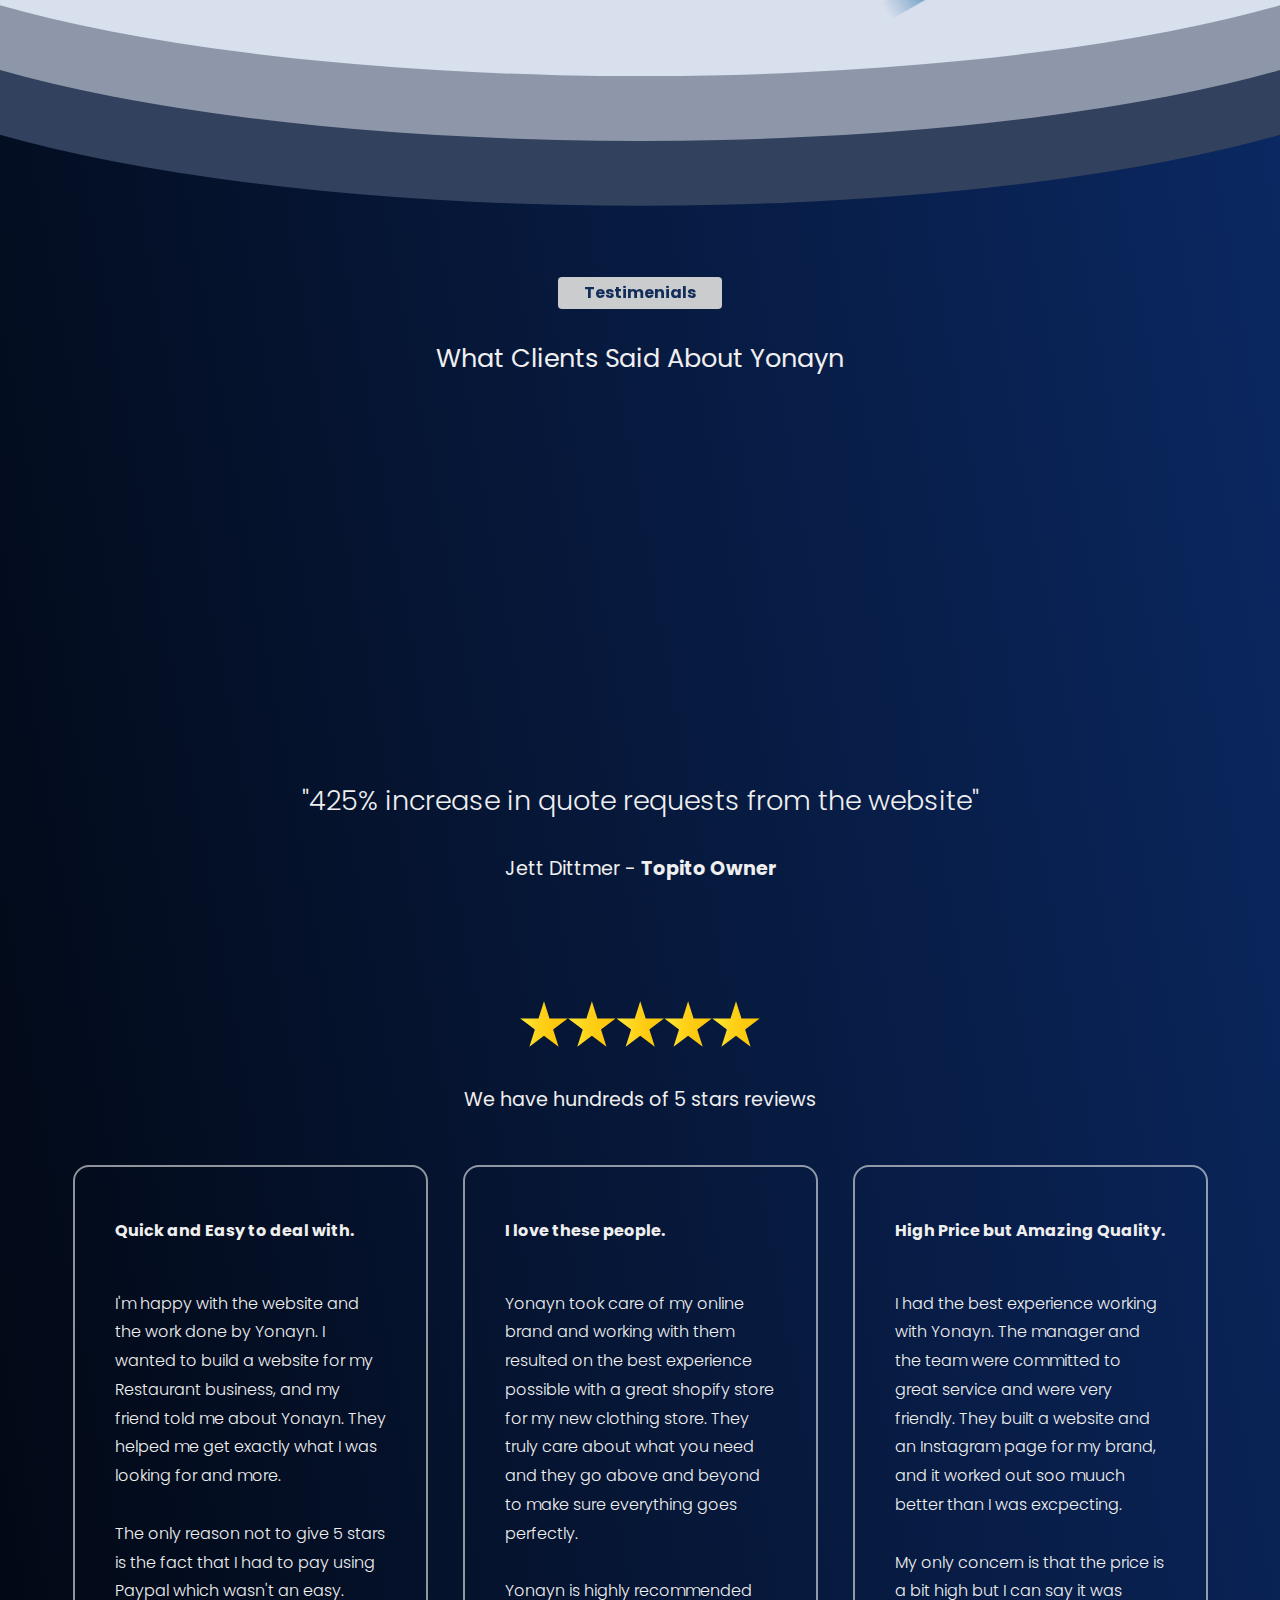
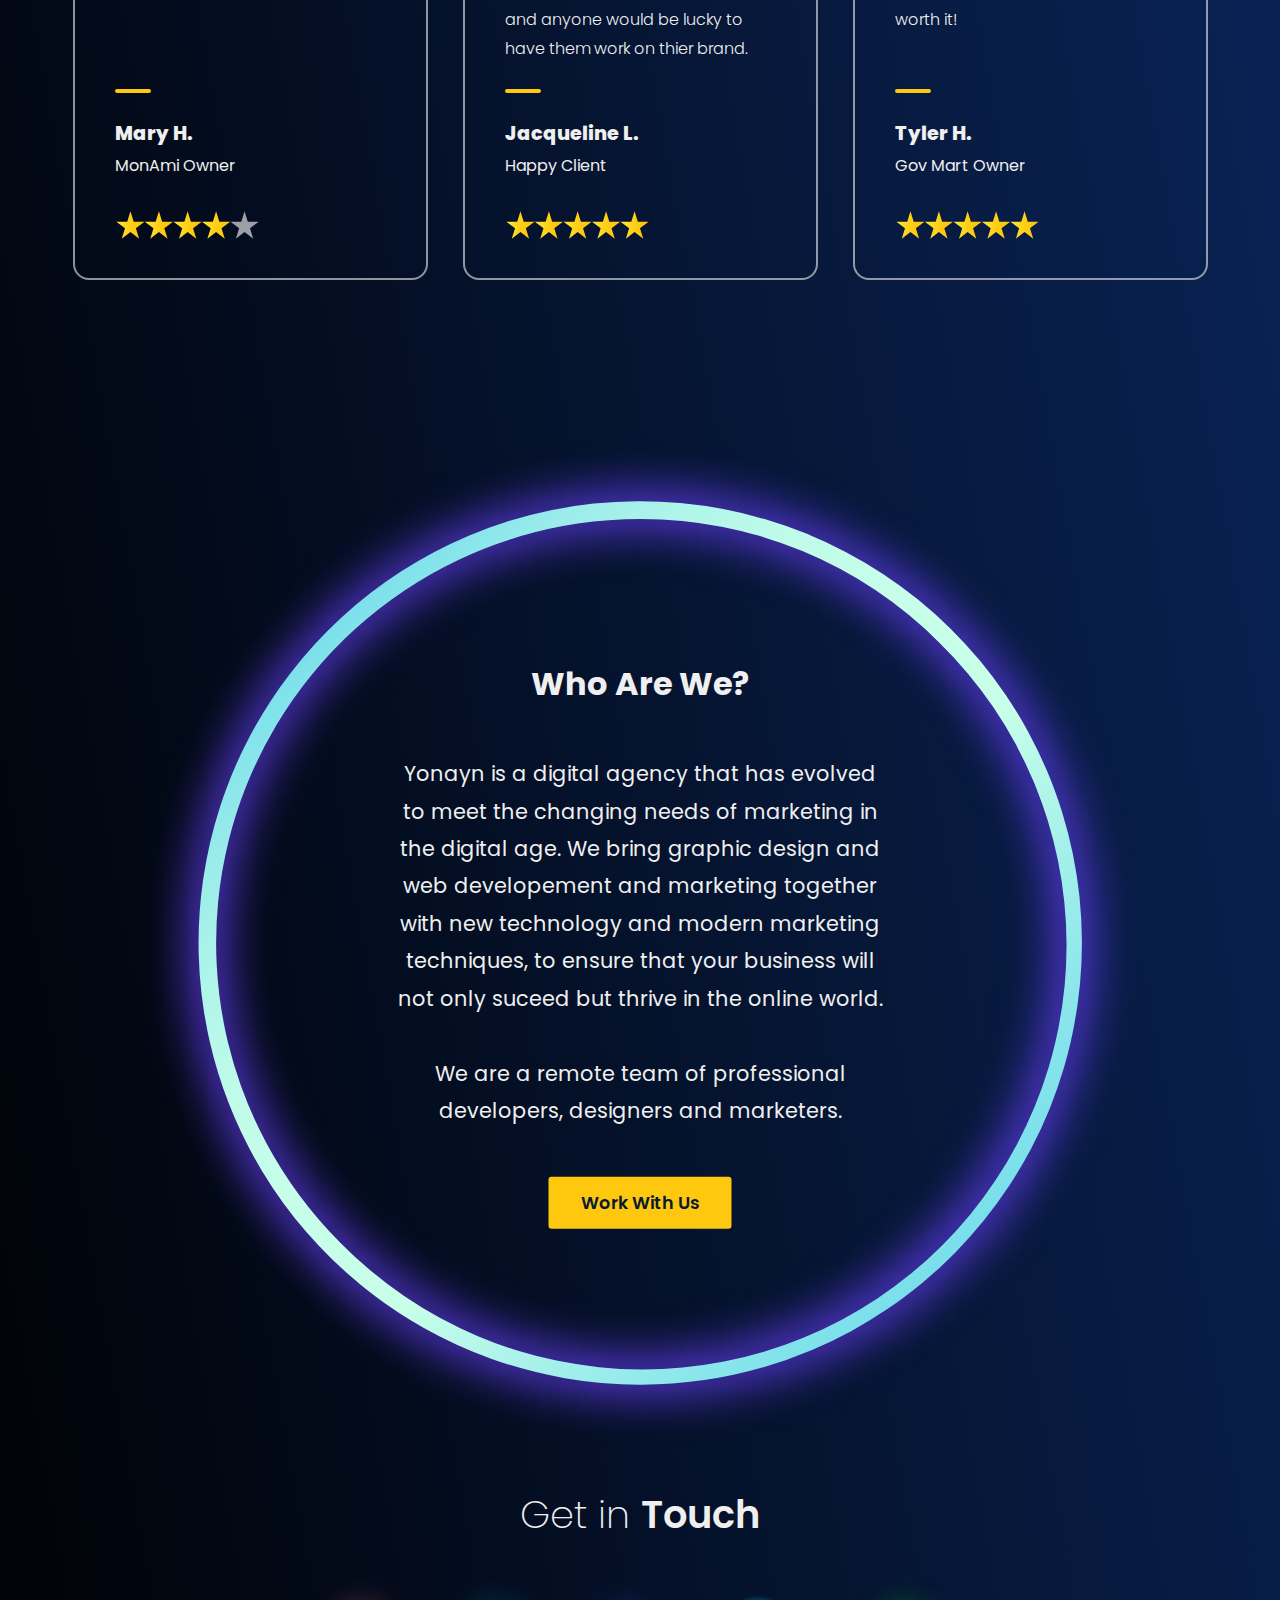
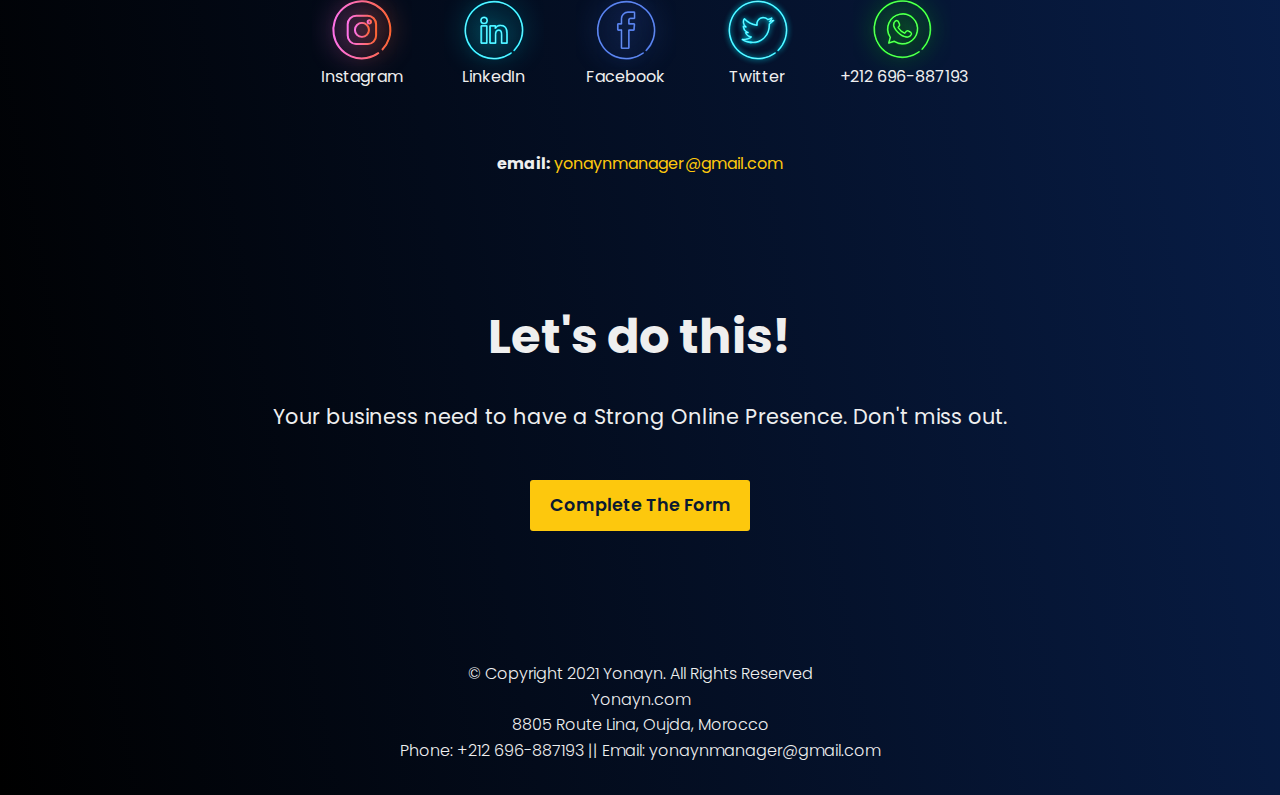
==== commit 8202c4d5: "more updates" ====
--- a/index.html
+++ b/index.html
@@ -69,7 +69,7 @@
         <p>
           From design to launching, Yonayn takes care of everything your business need to succeed and attract more
           clients online. <br />
-          We know what matters and we know how to get it done, so your business thrive.
+          We know what matters and we know how to get it done, to make your business thrive.
         </p>
         <div class="action">
           <a href="" class="btn--main">
@@ -79,7 +79,7 @@
         </div>
       </div>
       <div class="hero__image">
-        <img src="/assets/img/hero-image.png" alt="illustration of yonayn building websites" />
+        <img src="assets/img/hero-image.png" alt="illustration of yonayn building websites" />
       </div>
       <div class="hero__scroll">
         <a href="javascript:void(0)" onclick="sScroll('#pos-1')">
@@ -96,7 +96,7 @@
   <div id="pos-1"></div>
   <div class="services__clouds">
     <div class="cloud">
-      <img src="/assets/svg/cloud.svg" draggable="false" alt="" />
+      <img src="assets/svg/cloud.svg" draggable="false" alt="" />
     </div>
   </div>
   <div class="services__parent">
@@ -114,16 +114,16 @@
             Website Developement
           </h3>
           <p>
-            Send a personal message without the personal effort on all the right channels. Reach your customers at
-            exactly
-            the right moment with emails, calls, direct mail, and social media... on autopilot
+            We work closely with our customers to create outstanding high performing and amazing websites with a focus
+            on unique, professional web design. Whatever your business requires, Yonayn has the team and experience to
+            ensure that your goals are not only met, but exceeded.
           </p>
           <a href="javascript:void(0)" class="btn--main">
             Get Your Website Now
           </a>
         </div>
         <div class="illustration">
-          <img src="/assets/img/web-dev.png" alt="website developer illustration" />
+          <img src="assets/img/web-dev.png" alt="website developer illustration" />
         </div>
       </div>
     </div>
@@ -135,16 +135,17 @@
             Graphic Design
           </h3>
           <p>
-            Yonayn will create beautiful websites that will convert visitors into leads. Create as many as you'd like in
-            as
-            many markets as you can handle. You can do all this without understanding code or hiring a technical team.
+            There's no limit to what you can get designed with Yonayn. Whether you're looking for a spectacular new logo
+            or some stunning flyers, the talented team of designers at Yonayn can make it happen. Yonayn prides itself
+            on it's high quality designers who deliver only the best graphic design services. Tell us about the design
+            service you need and get the design you'll love today!
           </p>
           <a href="javascript:void(0)" class="btn--main">
             Tell Us What You Need
           </a>
         </div>
         <div class="illustration">
-          <img src="/assets/img/graphic-designer.png" alt="graphic designer illustration" />
+          <img src="assets/img/graphic-designer.png" alt="graphic designer illustration" />
         </div>
       </div>
     </div>
@@ -156,16 +157,17 @@
             Marketing
           </h3>
           <p>
-            Send the right message via postcards, standard mailers, and even yellow letters to supercharge your lead
-            generation. It just takes a simple click of a button. Scripts and templates are preloaded so you can start
-            mailing right away.
+            More leads. More sales. More revenue. That's digital marketing services from Yonayn. Our digital marketing
+            services provide businesses of all sizes with an opportunity to market their brand 24/7 at a low cost. From
+            startups to medium-sized businesses, we helps you expand your niche market reach to offer goods and services
+            to your target customers, irrespective of time differences or location.
           </p>
           <a href="javascript:void(0)" class="btn--main">
             Try Our Service
           </a>
         </div>
         <div class="illustration">
-          <img src="/assets/img/marketing.png" alt="marketing illustration" />
+          <img src="assets/img/marketing.png" alt="marketing illustration" />
         </div>
       </div>
     </div>
@@ -173,7 +175,7 @@
   </div>
   <div class="services__water">
     <div class="water">
-      <img src="/assets/svg/driping-water.svg" draggable="false" alt="" />
+      <img src="assets/svg/driping-water.svg" draggable="false" alt="" />
       <span class="title">
       </span>
     </div>
@@ -193,13 +195,16 @@
       <div class="large-review">
         <div class="video-link">
           <a href="javascript:void(0)">
-            <iframe class="video" src="https://www.youtube.com/embed/QxHwJPZPG00?loop=1&modestbranding=1&showinfo=0&rel=0&fs=0&color=white&autohide=0" width="560" height="315" frameborder="0"></iframe>
+            <iframe class="video"
+              src="https://www.youtube.com/embed/QxHwJPZPG00?loop=1&modestbranding=1&showinfo=0&rel=0&fs=0&color=white&autohide=0"
+              width="560" height="315" frameborder="0"></iframe>
             <!-- <img class="preview" height="500" src="assets/reviews/1-preview.jpg" alt="video preview" /> -->
             <!-- <div class="icon">
               <img height="90" src="assets/icons/play.svg" alt="" />
             </div> -->
           </a>
-          <h5>Will Smith - <b>Topito</b></h5>
+          <h4>"425% increase in quote requests from the website"</h4>
+          <h5>Jett Dittmer - <b>Topito Owner</b></h5>
         </div>
       </div>
       <div class="testimenials__stars">
@@ -208,64 +213,81 @@
       </div>
       <div class="reviews-list">
         <div class="review">
-          <img class="avatar" src="assets/reviews/avatar.png" alt="" />
-          <p>
-            "This is ggoing to be a good review about yonayn and how it helped him so much to succeed and build the
-            perfect website."
+          <!-- <img class="avatar" src="assets/reviews/avatar.png" alt="" /> -->
+          <h4>Quick and Easy to deal with.</h4>
+          <p>
+            I'm happy with the website and the work done by Yonayn. I wanted to build a website for my Restaurant
+            business, and my friend told me about Yonayn. They helped me get exactly what I was looking for and more.
+            <br />
+            <br />
+            The only reason not to give 5 stars is the fact that I had to pay using Paypal which wasn't an easy.
           </p>
           <hr class="hr--1" />
-          <h5>King Med</h5>
-          <h6>Happy Officer</h6>
+          <h5>Mary H.</h5>
+          <h6>MonAmi Owner</h6>
+          <div class="stars">
+            <img height="30" src="assets/icons/4_stars.svg" alt="5 stars review" />
+          </div>
+        </div>
+        <div class="review">
+          <!-- <img class="avatar" src="assets/reviews/avatar.png" alt="" /> -->
+          <h4>I love these people.</h4>
+          <p>
+            Yonayn took care of my online brand and working with them resulted on the best
+            experience possible with a great shopify store for my new clothing store. They truly care about what you
+            need and they go above and beyond to make sure everything goes perfectly.
+            <br />
+            <br />
+            Yonayn is highly recommended and anyone would be lucky to have them work on thier brand.
+          </p>
+          <hr class="hr--1" />
+          <h5>Jacqueline L.</h5>
+          <h6>Happy Client</h6>
           <div class="stars">
             <img height="30" src="assets/icons/5_stars.svg" alt="5 stars review" />
           </div>
         </div>
         <div class="review">
-          <img class="avatar" src="assets/reviews/avatar.png" alt="" />
-          <p>
-            "This is ggoing to be a good review about yonayn and how it helped him so much to succeed and build the
-            perfect website."
+          <!-- <img class="avatar" src="assets/reviews/avatar.png" alt="" /> -->
+          <h4>High Price but Amazing Quality.</h4>
+          <p>
+            I had the best experience working with Yonayn. The manager and the team were committed to great service and
+            were very friendly. They built a website and an Instagram page for my brand, and it worked out soo muuch
+            better than I was excpecting.
+            <br />
+            <br />
+            My only concern is that the price is a bit high but I can say it was worth it!
           </p>
           <hr class="hr--1" />
-          <h5>King Med</h5>
-          <h6>Happy Officer</h6>
+          <h5>Tyler H.</h5>
+          <h6>Gov Mart Owner</h6>
           <div class="stars">
             <img height="30" src="assets/icons/5_stars.svg" alt="5 stars review" />
           </div>
         </div>
-        <div class="review">
-          <img class="avatar" src="assets/reviews/avatar.png" alt="" />
-          <p>
-            "This is ggoing to be a good review about yonayn and how it helped him so much to succeed and build the
-            perfect website."
-          </p>
-          <hr class="hr--1" />
-          <h5>King Med</h5>
-          <h6>Happy Officer</h6>
-          <div class="stars">
-            <img height="30" src="assets/icons/5_stars.svg" alt="5 stars review" />
-          </div>
-        </div>
-      </div>
-    </div>
-  </div>
-
-
-
-
-  <!-- OFFER SECTION -->
+      </div>
+    </div>
+  </div>
+
+
+
+
+  <!-- ABOUT SECTION -->
   <div id="pos-3"></div>
-  <div class="offer__parent">
-    <div class="container">
-      
-      <div class="offer__content">
+  <div class="about__parent">
+    <div class="container">
+
+      <div class="about__content">
         <img src="assets/svg/circle.svg" alt="" class="circle" />
         <div class="content">
           <h2>Who Are We?</h2>
           <p>
-            You'll have the ability to robo-send offers. With a click, the offer Blaster will send out letters of intent
-            on single or hundreds of properties for you! iFlip will keep everything organized in one place so you have
-            your specs, repair cost, and market value all in one place.
+            Yonayn is a digital agency that has evolved to meet the changing needs of marketing in the digital age. We
+            bring graphic design and web developement and marketing together with new technology and modern marketing
+            techniques, to ensure that your business will not only suceed but thrive in the online world.
+            <br />
+            <br />
+            We are a remote team of professional developers, designers and marketers.
           </p>
           <a href="javascript:void(0)" class="btn--main">
             Work With Us
@@ -273,6 +295,34 @@
         </div>
       </div>
 
+      <div class="about__social">
+        <h3>Get in <b>Touch</b></h3>
+        <div class="socials">
+          <a href="" target="_blank">
+            <img height="100" src="assets/icons/neon-ig.svg" alt="instagram" />
+            <span>Instagram</span>
+          </a>
+          <a href="" target="_blank">
+            <img height="100" src="assets/icons/neon-in.svg" alt="LinkedIn" />
+            <span>LinkedIn</span>
+          </a>
+          <a href="" target="_blank">
+            <img height="100" src="assets/icons/neon-fb.svg" alt="Facebook" />
+            <span>Facebook</span>
+          </a>
+          <a href="" target="_blank">
+            <img height="100" src="assets/icons/neon-twitter.svg" alt="Twitter" />
+            <span>Twitter</span>
+          </a>
+          <a href="" target="_blank">
+            <img height="100" src="assets/icons/neon-wa.svg" alt="Whatsapp" />
+            <span>+212 696-887193</span>
+          </a>
+        </div>
+        <div class="email">
+          <span><b>email:</b> <a href="mailto:yonaynmanager@gmail.com"> yonaynmanager@gmail.com</a></span>
+        </div>
+      </div>
     </div>
   </div>
 
@@ -285,7 +335,7 @@
       <h2>Let's do this!</h2>
       <p>Your business need to have a Strong Online Presence. Don't miss out.</p>
       <a href="javascript:void(0)" class="btn--main">
-        Contact Us Now
+        Complete the form
       </a>
     </div>
   </div>
@@ -296,13 +346,13 @@
   <!-- FOOTER -->
   <footer class="footer__parent">
     <div class="container">
-      <p>
+      <!-- <p>
         <a href="javascript:void(0)">Terms of Service</a>
         &nbsp;&nbsp;||&nbsp;&nbsp;
         <a href="javascript:void(0)">Privacy Policy</a>
         &nbsp;&nbsp;||&nbsp;&nbsp;
         <a href="javascript:void(0)">Earnings Disclosure</a>
-      </p>
+      </p> -->
 
       <p class="text-center">
         © Copyright 2021 Yonayn. All Rights Reserved
@@ -310,7 +360,7 @@
         Yonayn.com <br>
         8805 Route Lina, Oujda, Morocco
         <br>
-        Phone: (212) 634-516342 || Email: yonaynmanager@gmail.com
+        Phone: +212 696-887193 || Email: yonaynmanager@gmail.com
       </p>
     </div>
   </footer>
@@ -335,4 +385,4 @@
   <script src="https://www.google-analytics.com/analytics.js" async></script>
 </body>
 
-</html>
+</html>--- a/css/main.css
+++ b/css/main.css
@@ -274,6 +274,11 @@
           flex-direction: column;
 }
 
+.large-review h4 {
+  font-weight: 300;
+  font-size: 1.7rem;
+}
+
 .large-review .video-link {
   display: block;
   margin: auto;
@@ -321,7 +326,7 @@
 .large-review h5 {
   font-size: 1.2rem;
   font-weight: 400;
-  margin: 1em auto 3em;
+  margin: 1em auto 6em;
   text-align: center;
   width: 100%;
   color: #efefef;
@@ -376,6 +381,7 @@
   background: #fdc80d;
   height: 4px;
   width: 36px;
+  margin-top: auto;
 }
 
 .review h5 {
@@ -555,25 +561,25 @@
 }
 
 /* ==========================================================================
-   Offer Section
-   ========================================================================== */
-.offer__parent {
+   About Section
+   ========================================================================== */
+.about__parent {
   text-align: center;
   padding: 4rem 0;
   color: #efefef;
 }
 
-.offer__content {
+.about__content {
   position: relative;
 }
 
-.offer__content .circle {
+.about__content .circle {
   width: 100%;
   max-width: 1000px;
   height: auto;
 }
 
-.offer__content .content {
+.about__content .content {
   position: absolute;
   top: 50%;
   left: 50%;
@@ -581,15 +587,63 @@
           transform: translate(-50%, -50%);
 }
 
-.offer__content h2 {
+.about__content h2 {
   font-size: 2rem;
   margin: 1rem 3rem 3rem;
 }
 
-.offer__content p {
+.about__content p {
   font-size: 1.3rem;
   margin: 1rem 3rem 3rem;
   line-height: 1.8;
+}
+
+.about__social h3 {
+  font-size: 2.4rem;
+  font-weight: 200;
+}
+
+.about__social h3 b {
+  font-weight: 600;
+}
+
+.about__social .email {
+  margin-top: 4rem;
+}
+
+.about__social .email a {
+  color: #fdc80d;
+  text-decoration: none;
+}
+
+.about__social .socials {
+  display: -webkit-box;
+  display: -ms-flexbox;
+  display: flex;
+  -ms-flex-wrap: wrap;
+      flex-wrap: wrap;
+  -webkit-box-pack: center;
+      -ms-flex-pack: center;
+          justify-content: center;
+  text-align: center;
+}
+
+.about__social .socials a {
+  -webkit-transition-duration: 300ms;
+          transition-duration: 300ms;
+  color: #efefef;
+  text-decoration: none;
+  margin: 0 1rem;
+}
+
+.about__social .socials a span {
+  display: block;
+  margin-top: -20px;
+}
+
+.about__social .socials a:hover {
+  -webkit-transform: scale(1.2);
+          transform: scale(1.2);
 }
 
 /* ==========================================================================
@@ -787,13 +841,13 @@
   .review {
     width: 90%;
   }
-  .offer__parent {
+  .about__parent {
     padding-top: 0;
   }
-  .offer__content .circle {
+  .about__content .circle {
     display: none;
   }
-  .offer__content .content {
+  .about__content .content {
     width: 100%;
     position: relative;
     -webkit-transform: none;
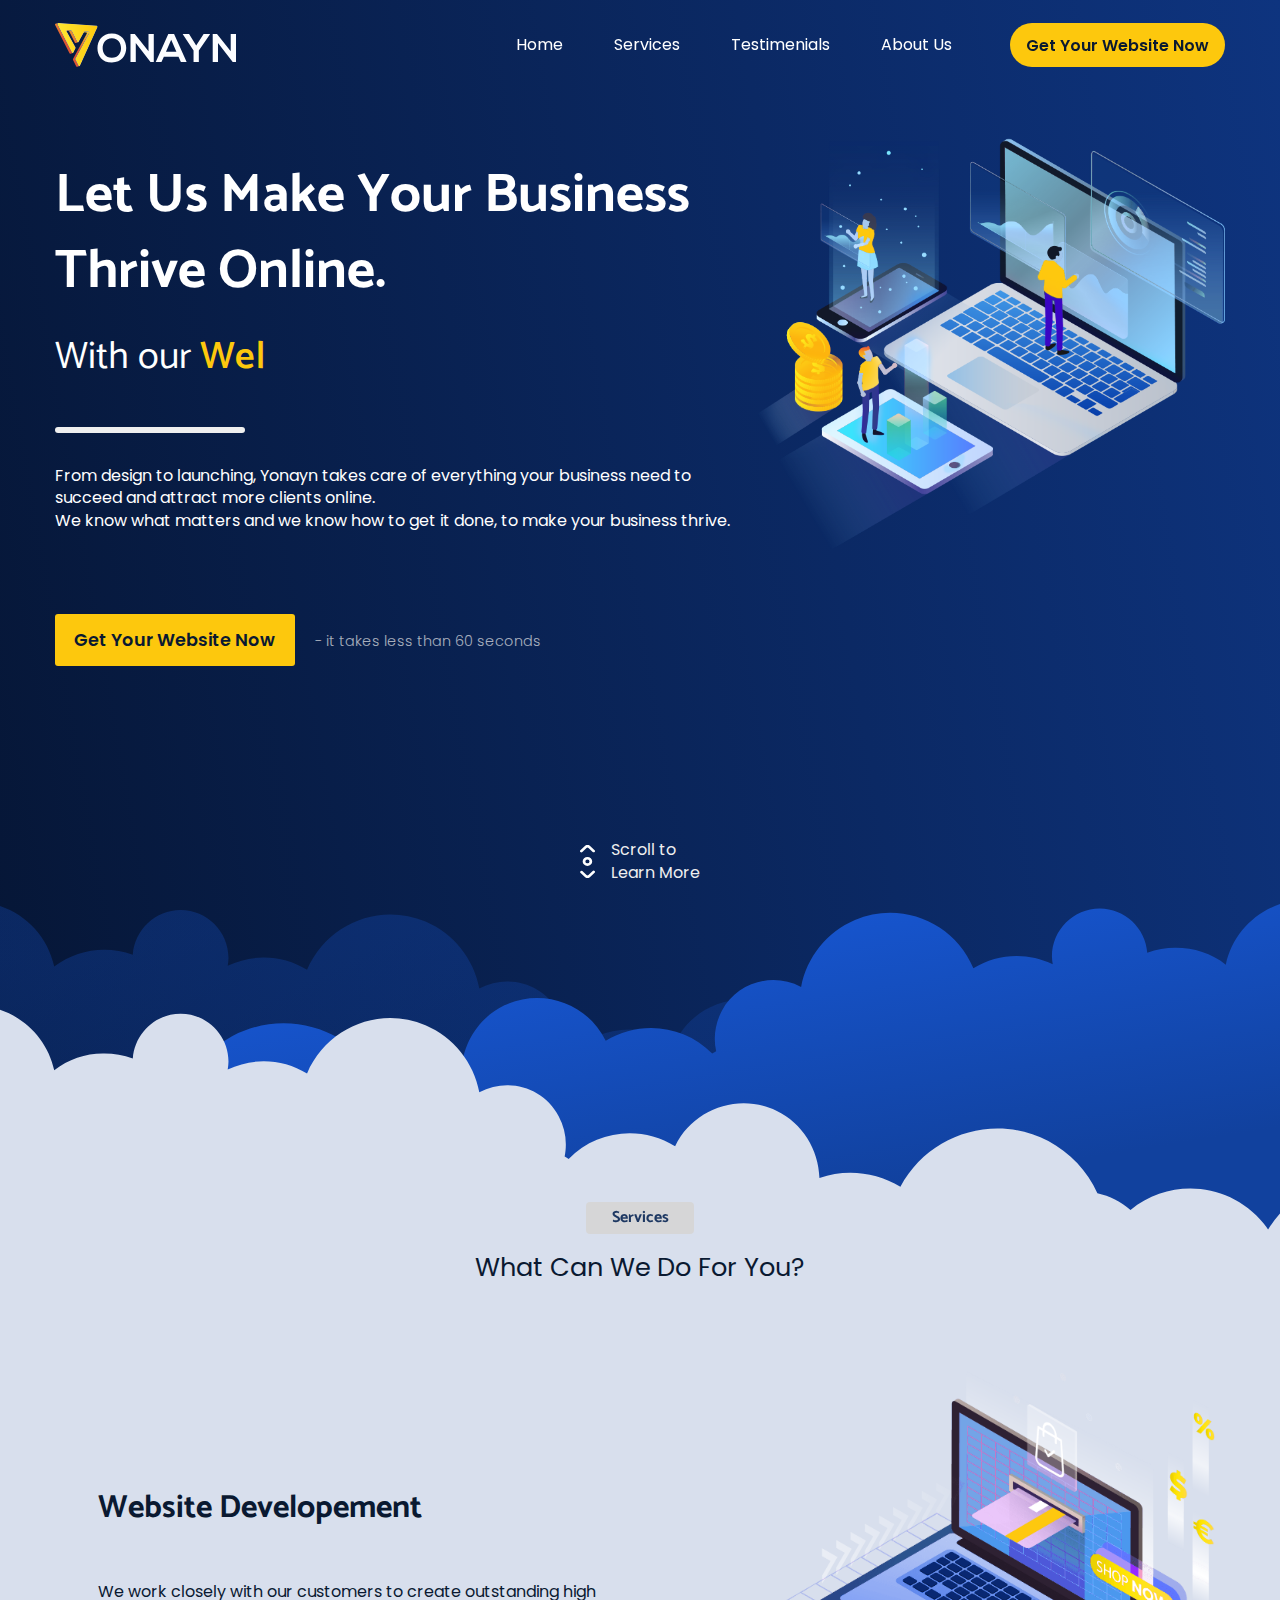
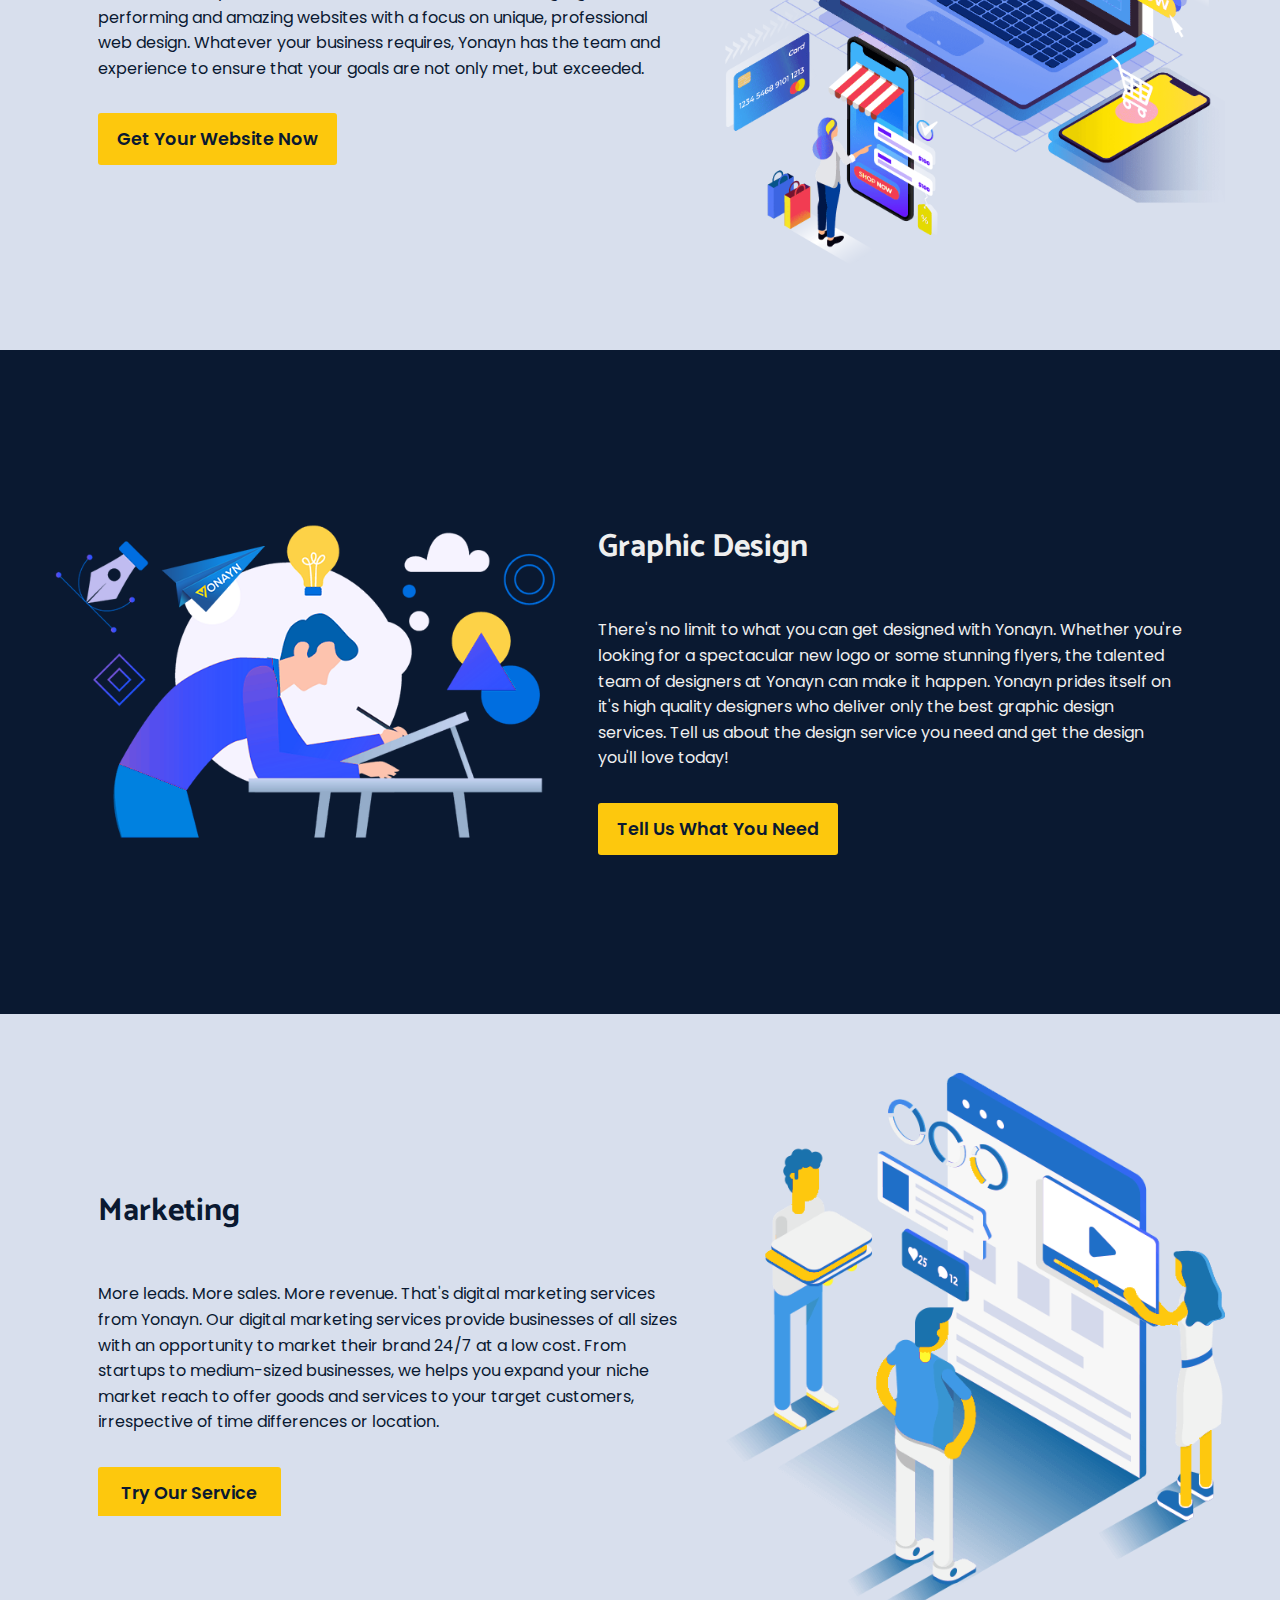
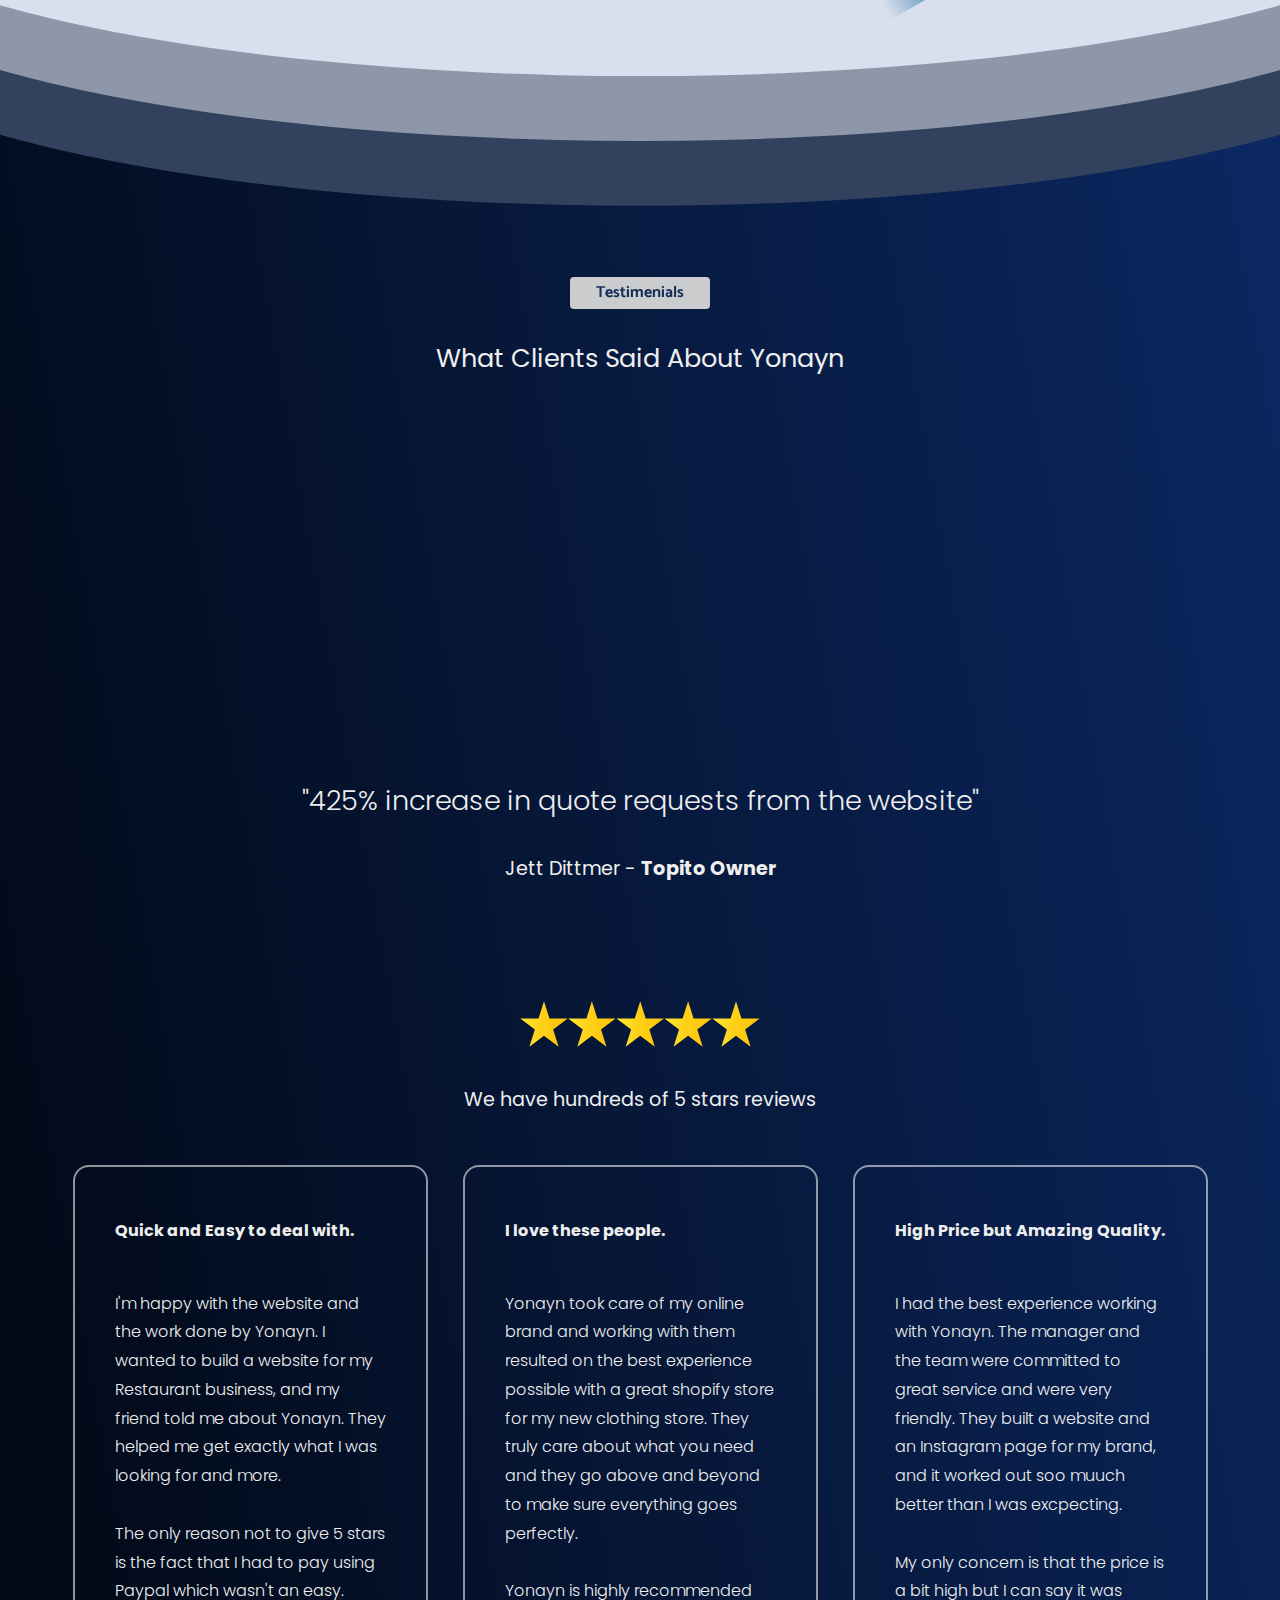
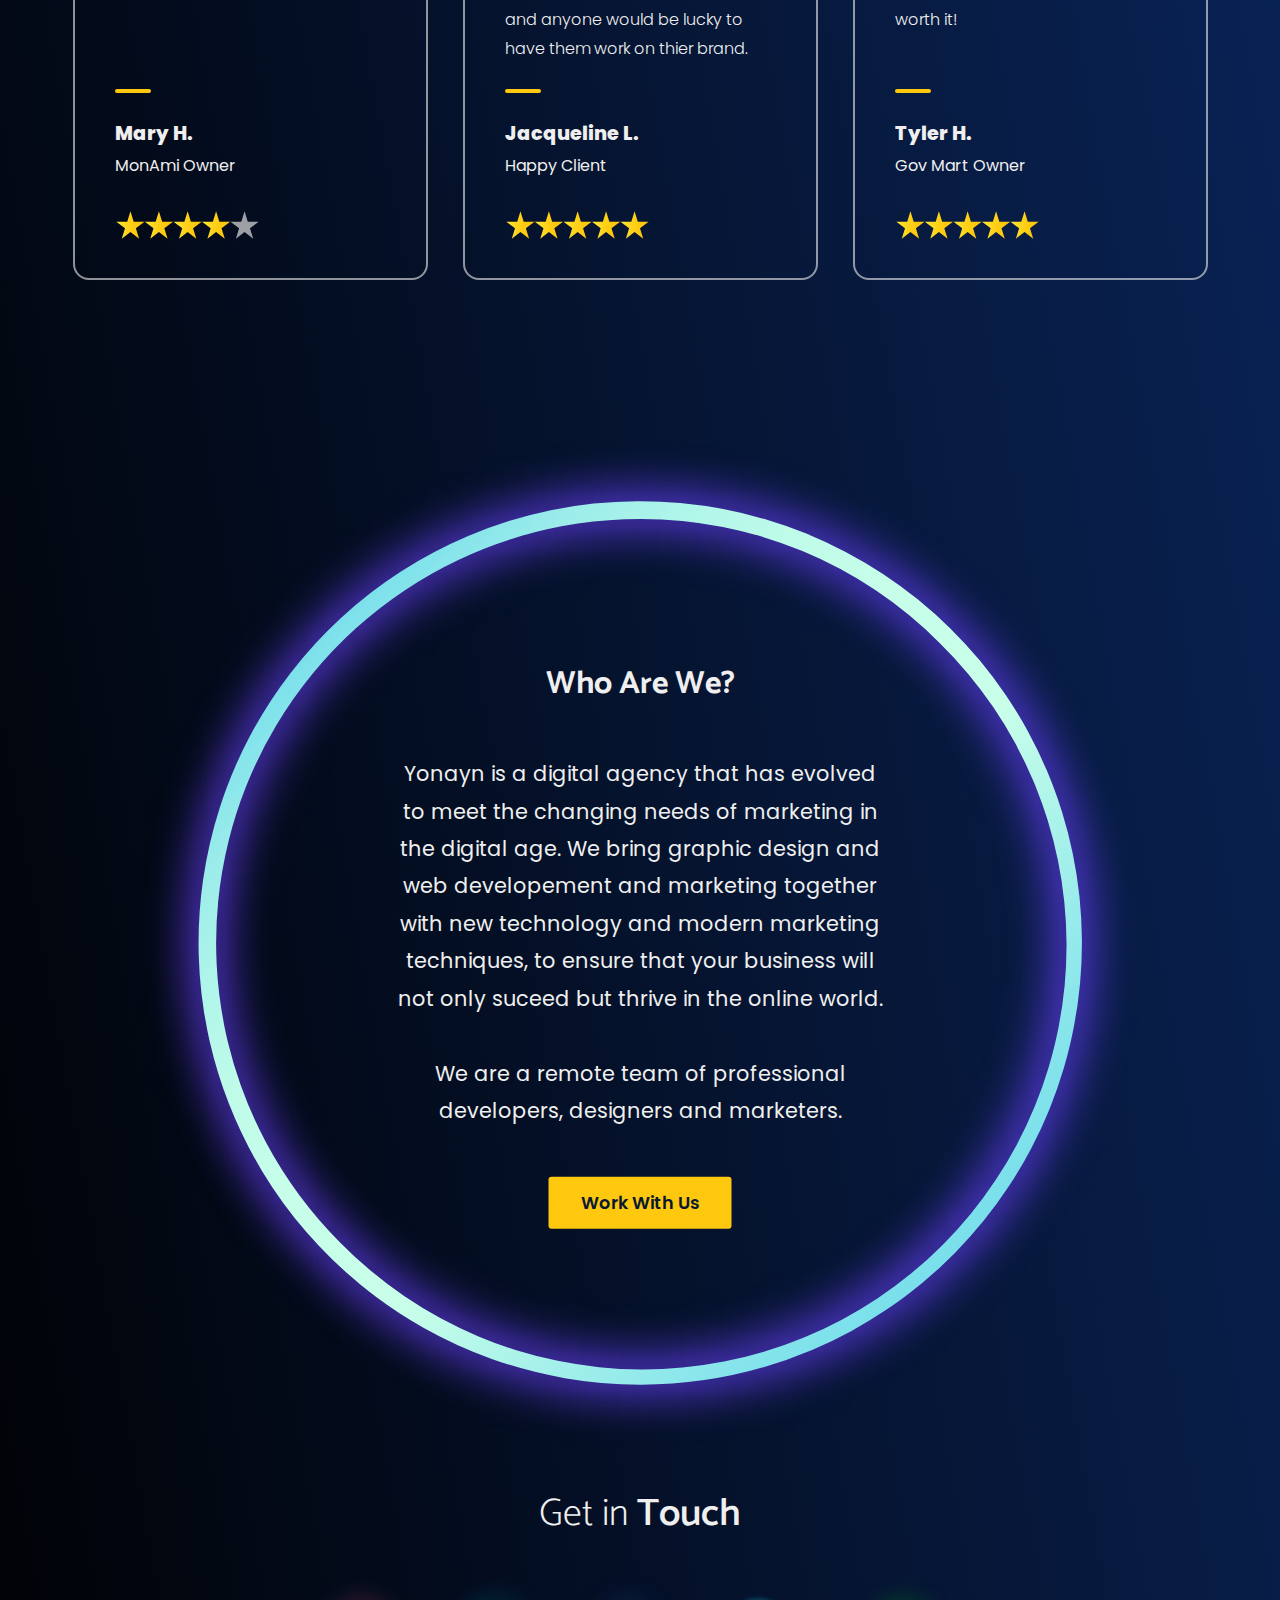
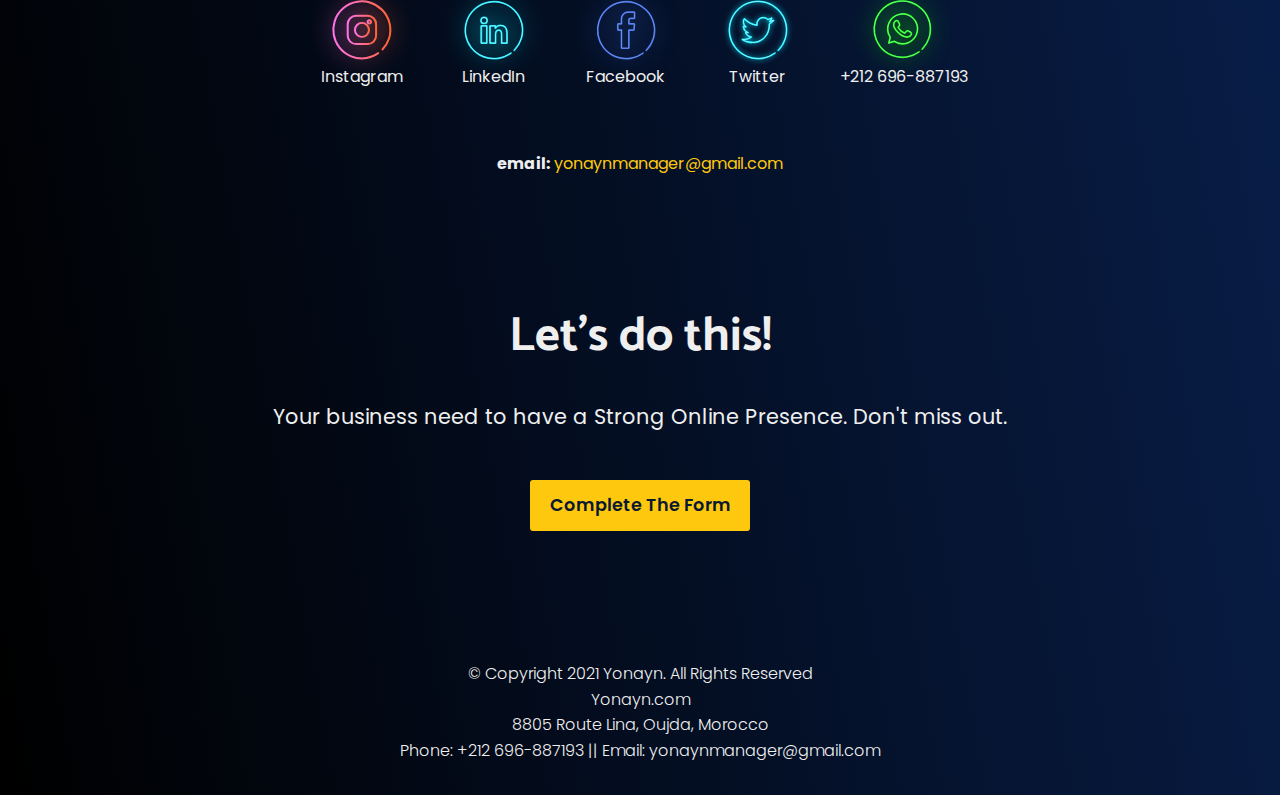
==== commit 6f0b9eb5: "tazraz" ====
--- a/index.html
+++ b/index.html
@@ -22,8 +22,9 @@
   <!-- google fonts -->
   <link rel="preconnect" href="https://fonts.googleapis.com">
   <link rel="preconnect" href="https://fonts.gstatic.com" crossorigin>
-  <link
-    href="https://fonts.googleapis.com/css2?family=Bona+Nova:ital,wght@0,400;0,700;1,400&family=Poppins:wght@100;200;300;400;500;600;700;800;900&display=swap"
+  <link href="https://fonts.googleapis.com/css2?family=Poppins:wght@100;200;300;400;500;600;700;800;900&display=swap"
+    rel="stylesheet">
+  <link href="https://fonts.googleapis.com/css2?family=Catamaran:wght@100;200;300;400;500;600;700;800;900&display=swap"
     rel="stylesheet">
 
   <meta name="theme-color" content="#0A1931">
@@ -46,7 +47,7 @@
         <a href="javascript:void(0)" onclick="sScroll('#pos-3')">About Us</a>
       </nav>
       <div class="navbar__action">
-        <a href="#" class="btn--main">
+        <a href="/services/" class="btn--main">
           Get Your Website Now
         </a>
       </div>
@@ -62,9 +63,13 @@
     <div class="container">
       <div class="hero__content">
         <h1>
-          We Make Your Business Skyrocket. <br />
-          With Our <span class="span--1">Amazing Websites</span>.
+          Let Us Make Your Business Thrive Online.
         </h1>
+        <span class="subhead">With our <span class="focus span--1 animate-typing" data-type-speed="200"
+            data-type-delay="200" data-remove-speed="50" data-remove-delay="2000" data-animate-loop="true">
+            Websites|Graphic Design|Marketing
+          </span>
+        </span>
         <hr class="hr--1" />
         <p>
           From design to launching, Yonayn takes care of everything your business need to succeed and attract more
@@ -72,7 +77,7 @@
           We know what matters and we know how to get it done, to make your business thrive.
         </p>
         <div class="action">
-          <a href="" class="btn--main">
+          <a href="/services/" class="btn--main">
             Get Your Website Now
           </a>
           <span class="span--2"> - it takes less than 60 seconds</span>
@@ -118,7 +123,7 @@
             on unique, professional web design. Whatever your business requires, Yonayn has the team and experience to
             ensure that your goals are not only met, but exceeded.
           </p>
-          <a href="javascript:void(0)" class="btn--main">
+          <a href="/services/" class="btn--main">
             Get Your Website Now
           </a>
         </div>
@@ -140,7 +145,7 @@
             on it's high quality designers who deliver only the best graphic design services. Tell us about the design
             service you need and get the design you'll love today!
           </p>
-          <a href="javascript:void(0)" class="btn--main">
+          <a href="/services/" class="btn--main">
             Tell Us What You Need
           </a>
         </div>
@@ -162,7 +167,7 @@
             startups to medium-sized businesses, we helps you expand your niche market reach to offer goods and services
             to your target customers, irrespective of time differences or location.
           </p>
-          <a href="javascript:void(0)" class="btn--main">
+          <a href="/services/" class="btn--main">
             Try Our Service
           </a>
         </div>
@@ -289,7 +294,7 @@
             <br />
             We are a remote team of professional developers, designers and marketers.
           </p>
-          <a href="javascript:void(0)" class="btn--main">
+          <a href="/services/" class="btn--main">
             Work With Us
           </a>
         </div>
@@ -334,7 +339,7 @@
     <div class="container">
       <h2>Let's do this!</h2>
       <p>Your business need to have a Strong Online Presence. Don't miss out.</p>
-      <a href="javascript:void(0)" class="btn--main">
+      <a href="/services/" class="btn--main">
         Complete the form
       </a>
     </div>
@@ -367,6 +372,7 @@
 
 
   <script src="js/jquery-3.6.0.min.js"></script>
+  <script src="js/jquery.animateTyping.js"></script>
   <script src="js/main.js"></script>
 
   <!-- Google Analytics: change UA-XXXXX-Y to be your site's ID. -->
--- a/css/main.css
+++ b/css/main.css
@@ -24,7 +24,7 @@
 h1,
 h2,
 h3 {
-  font-family: "Poppins", sans-serif;
+  font-family: "Catamaran", sans-serif;
 }
 
 /* ==========================================================================
@@ -190,12 +190,25 @@
 }
 
 .hero__content h1 {
+  font-size: 3.4rem;
+  font-weight: 700;
+  margin-top: 1rem;
+  margin-bottom: 1.3rem;
+}
+
+.hero__content .subhead {
+  margin-bottom: 1rem;
   font-size: 2.4rem;
+  font-weight: 400;
+  font-family: "Catamaran", sans-serif;
+}
+
+.hero__content .subhead .focus {
   font-weight: 600;
 }
 
 .hero__content hr {
-  margin: 1.6rem auto 2.6rem 0;
+  margin: 1.6rem auto 1rem 0;
 }
 
 .hero__content .action {
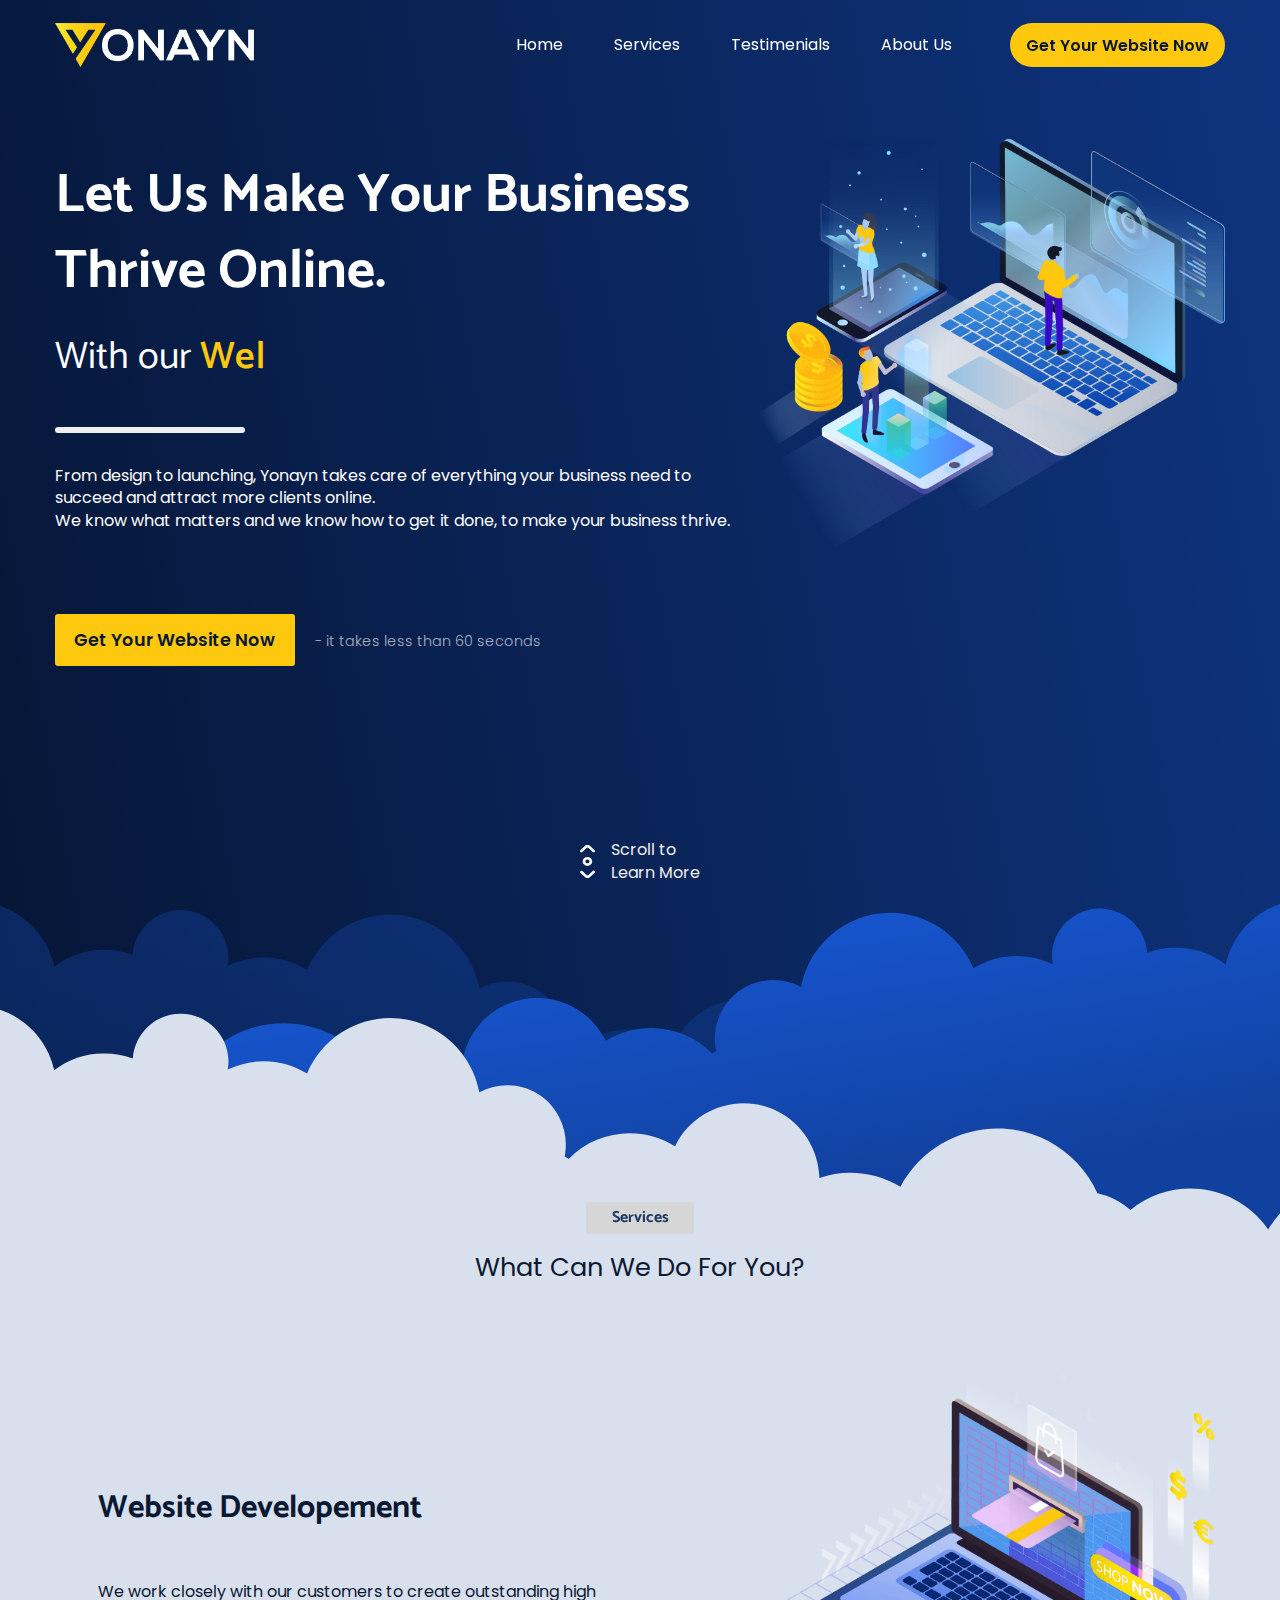
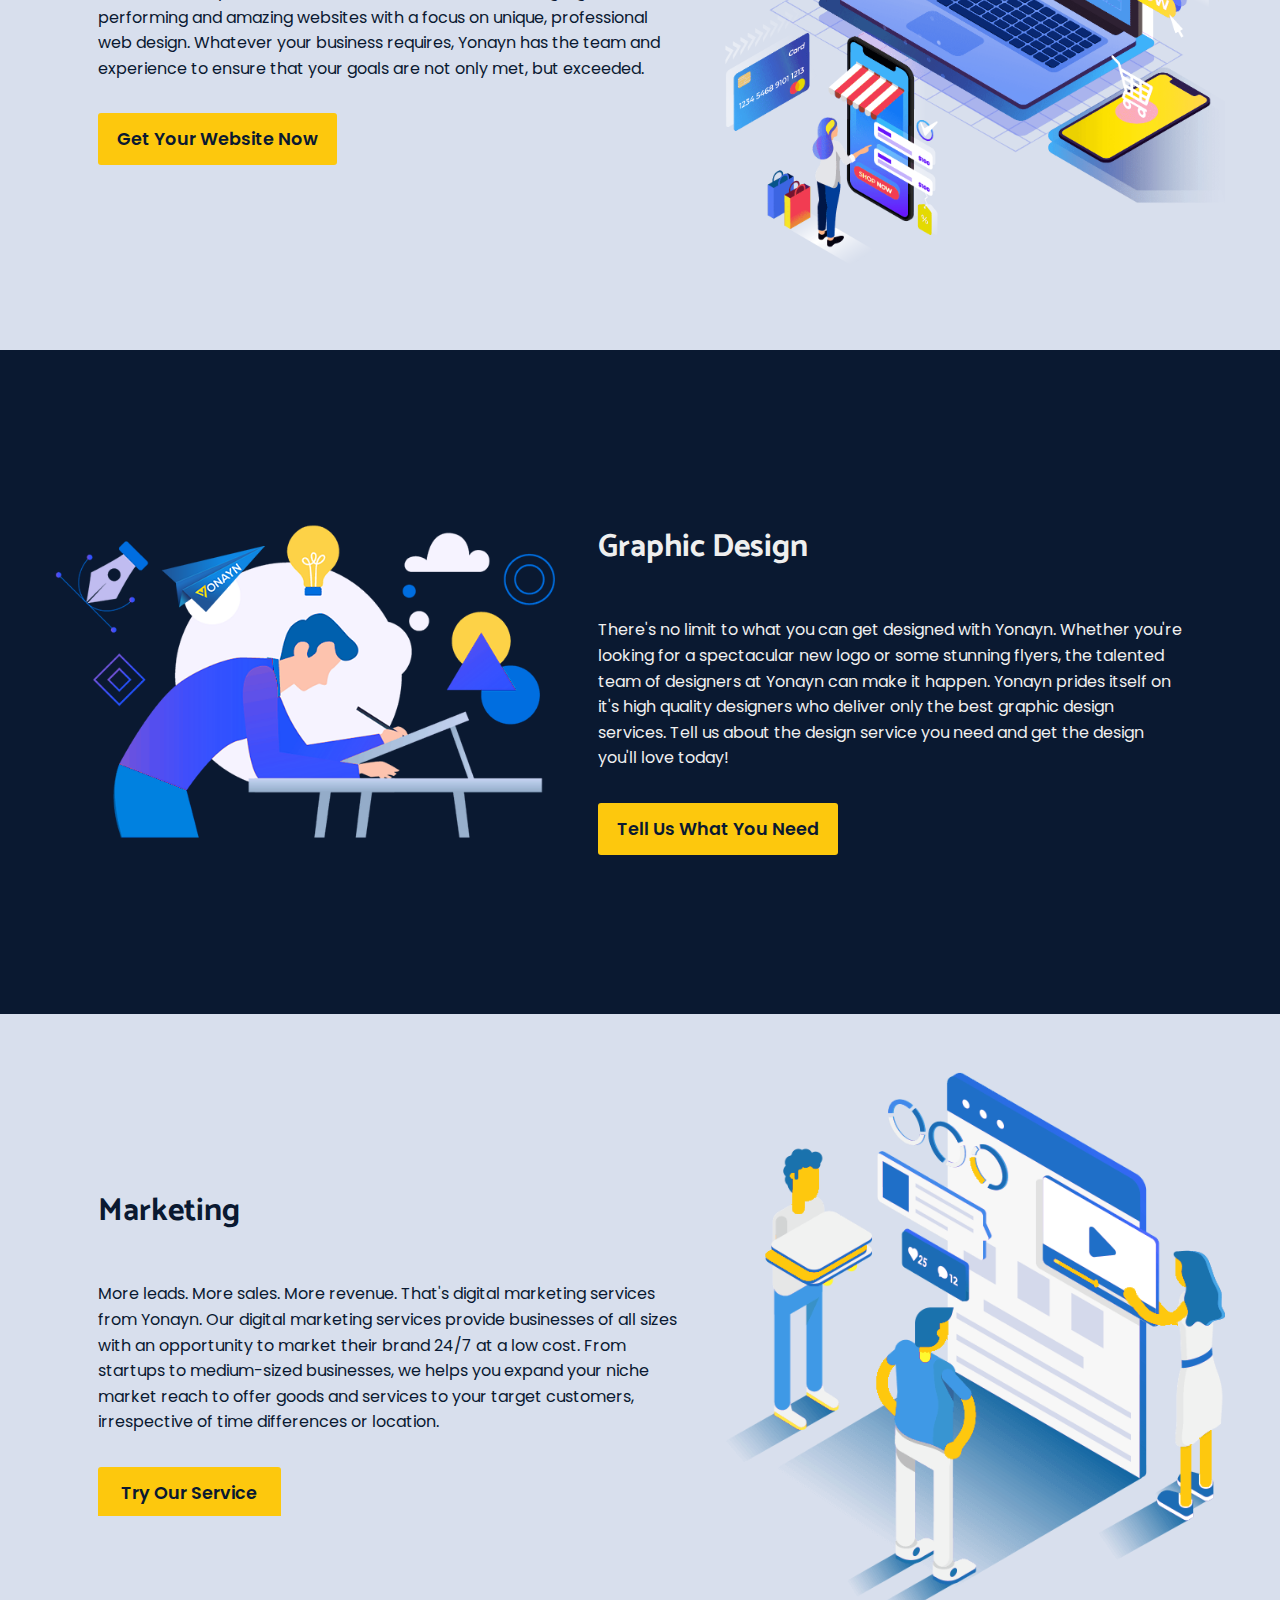
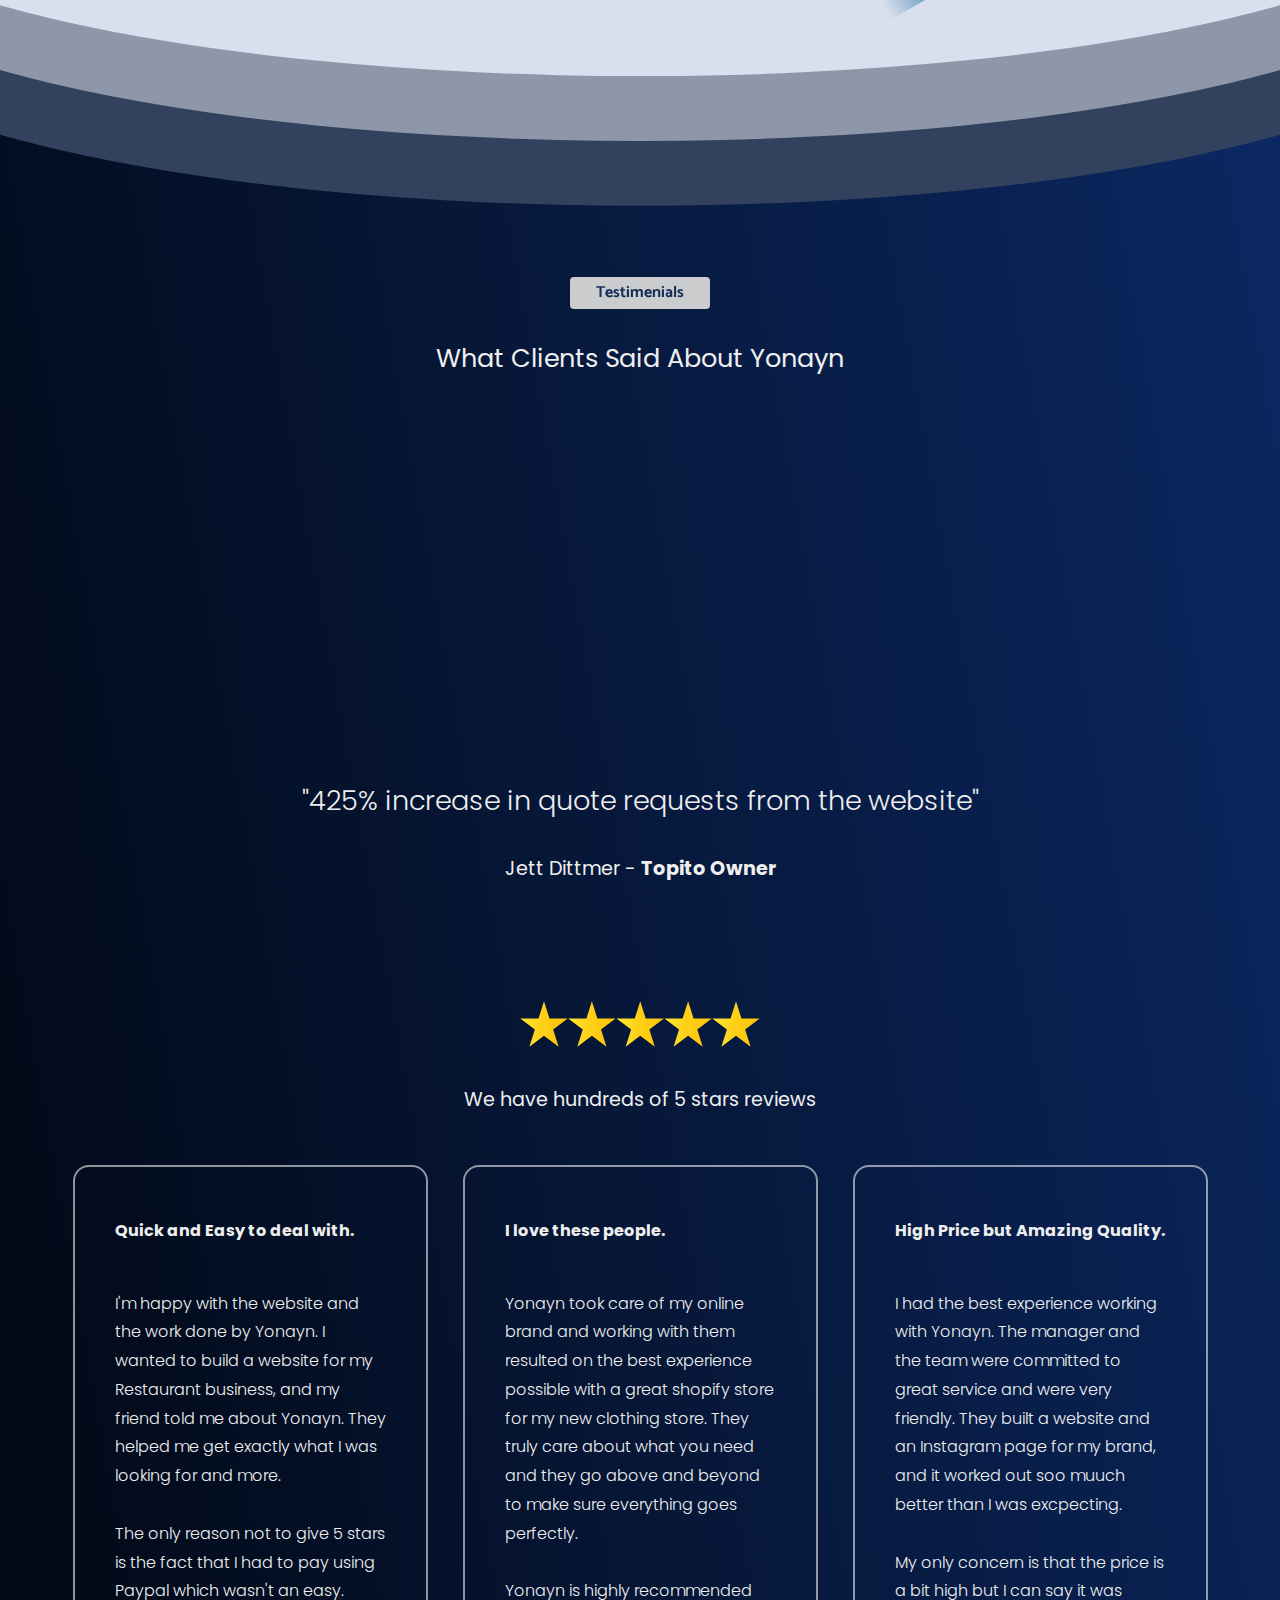
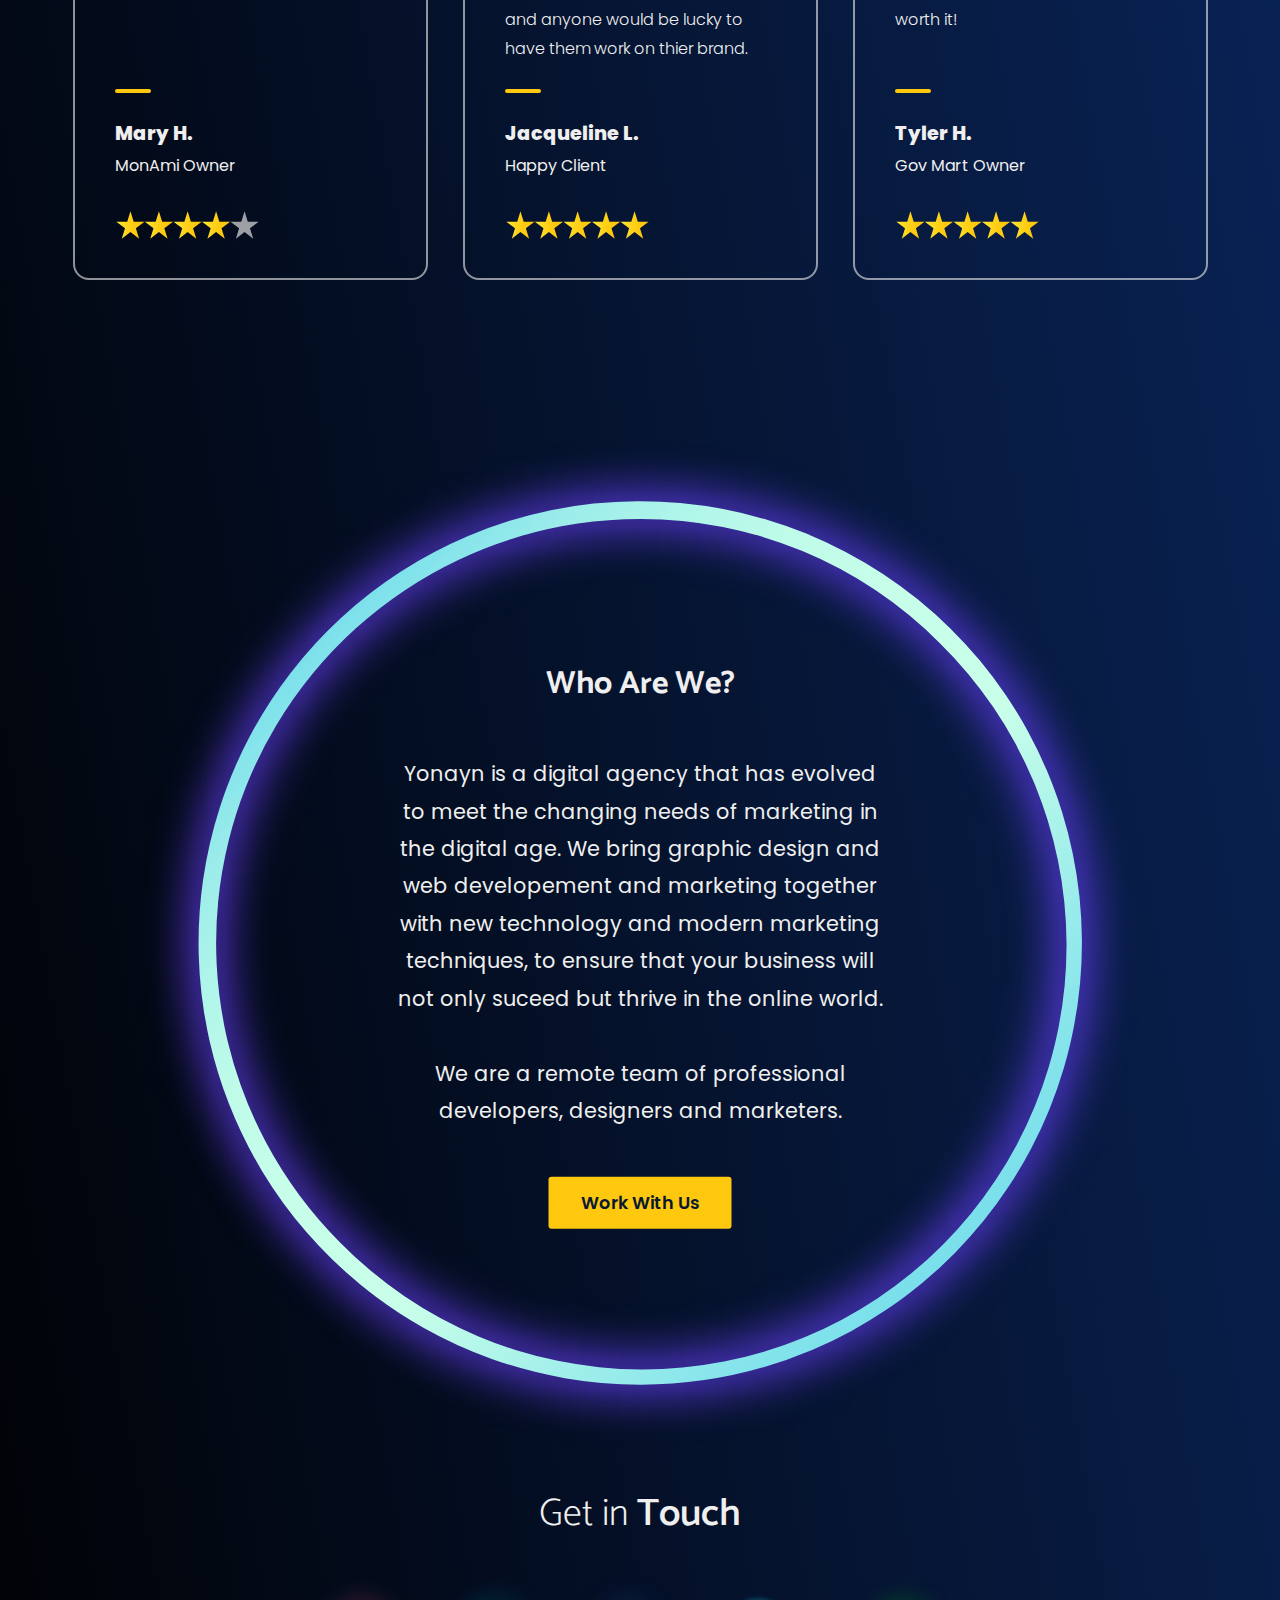
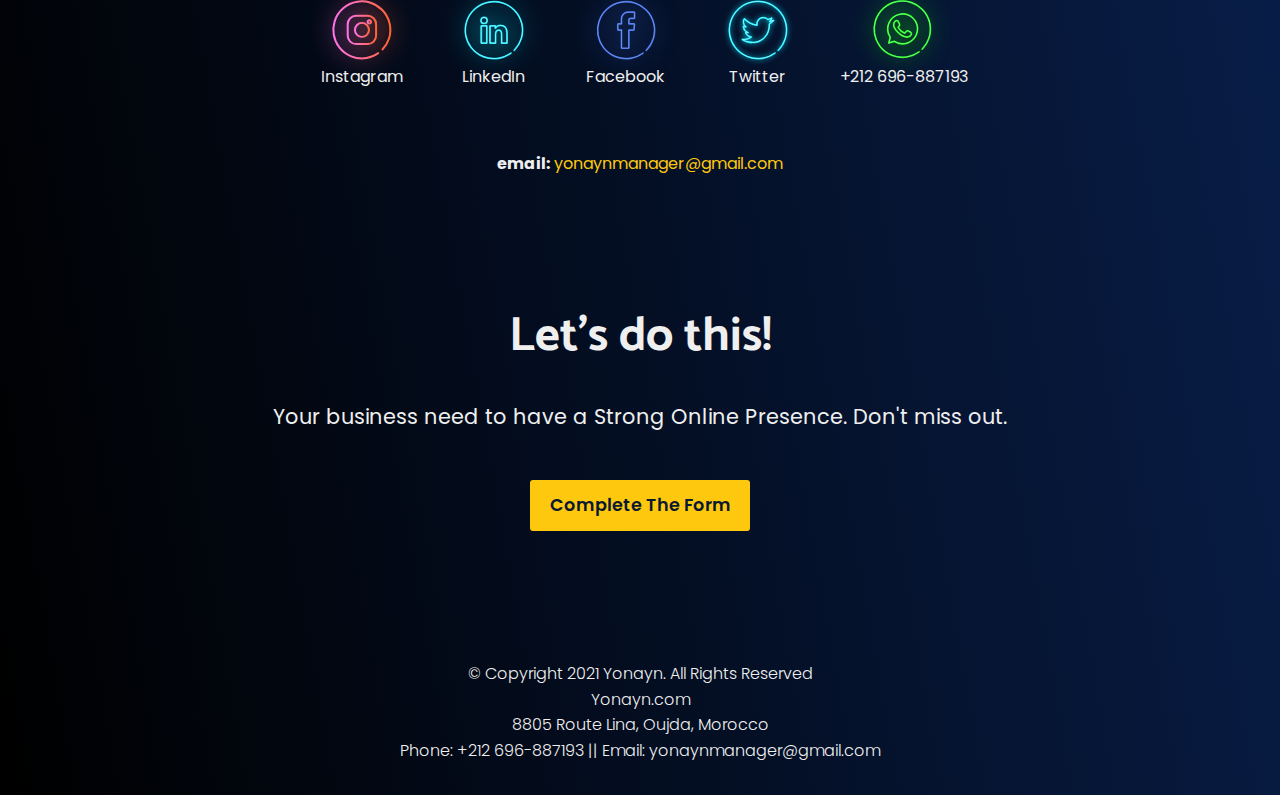
==== commit b92cff1d: "rlazk" ====
--- a/index.html
+++ b/index.html
@@ -37,7 +37,7 @@
     <div class="container">
       <div class="navbar__brand">
         <a href="/">
-          <img height="44" src="assets/brand/logo-white.svg" alt="yonayn logo" />
+          <img height="44" src="assets/brand/logo-white.png" alt="yonayn logo" />
         </a>
       </div>
       <nav class="navbar__links">
